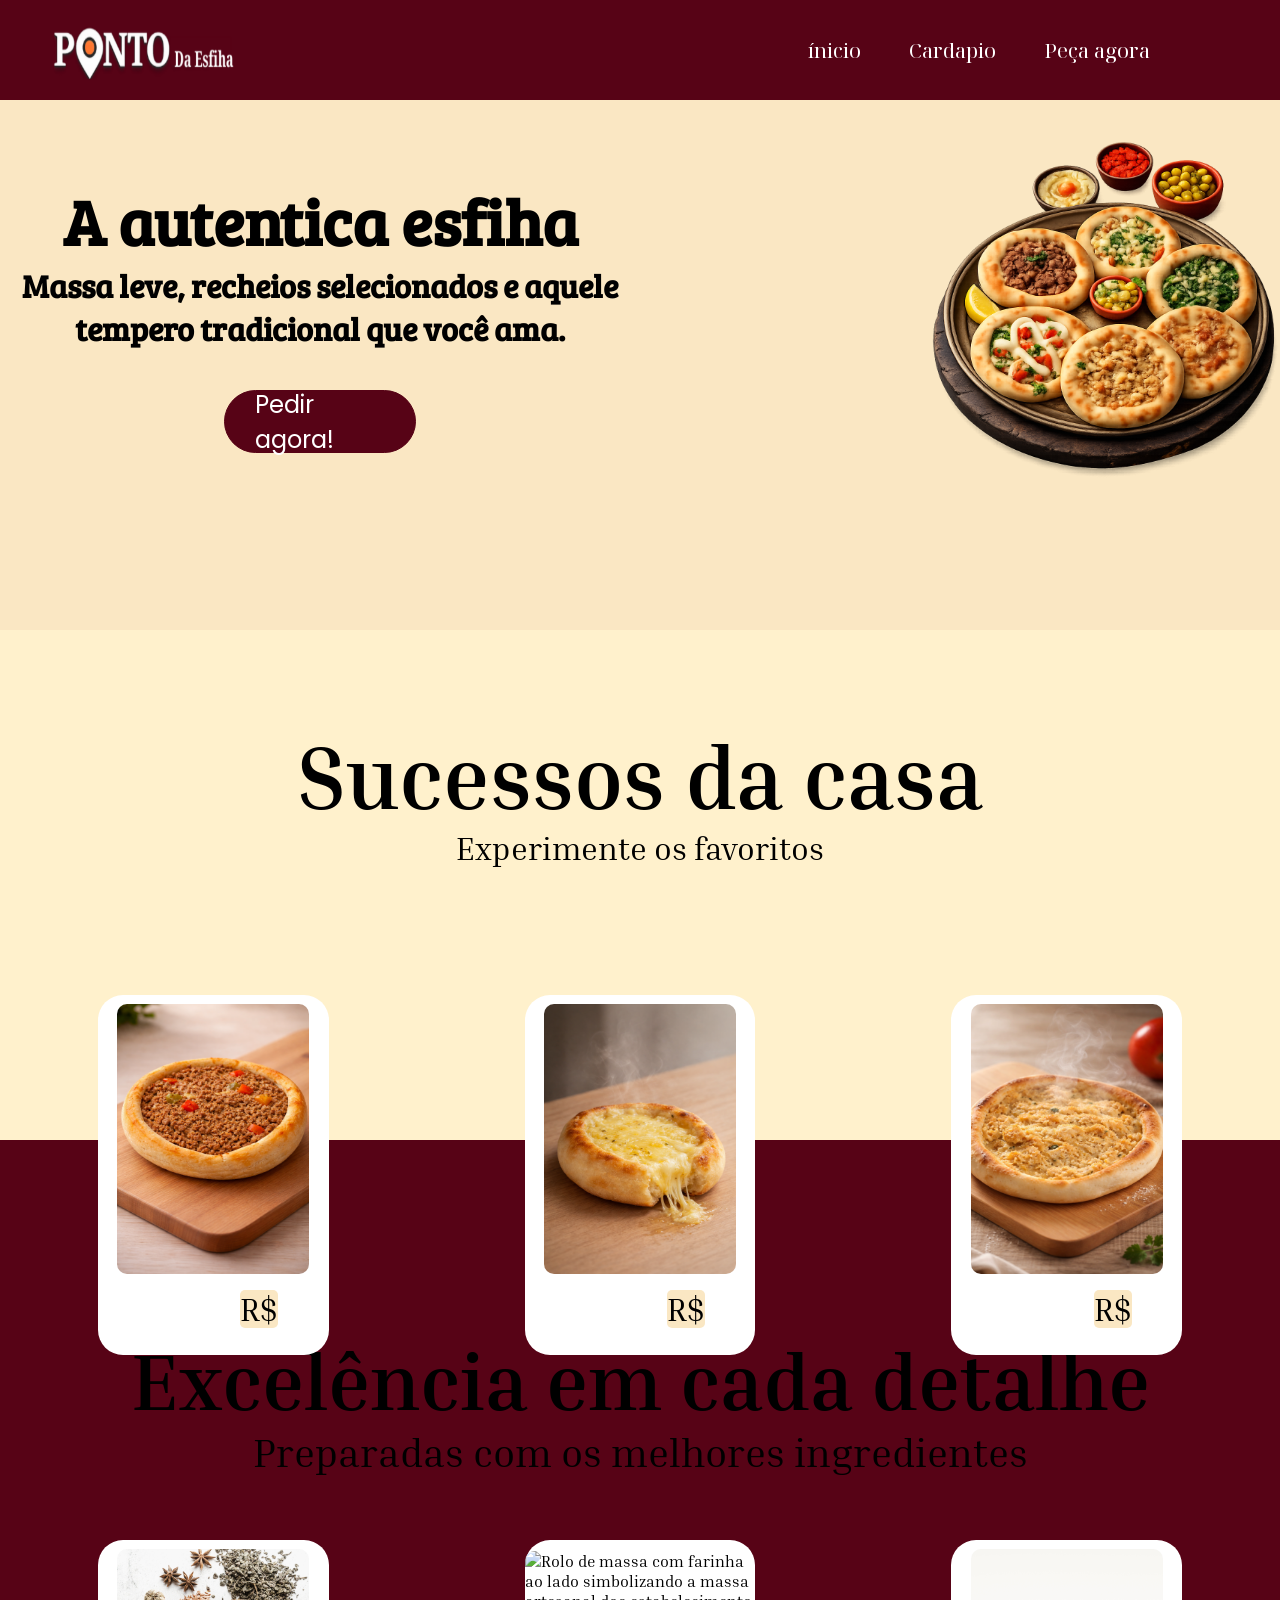
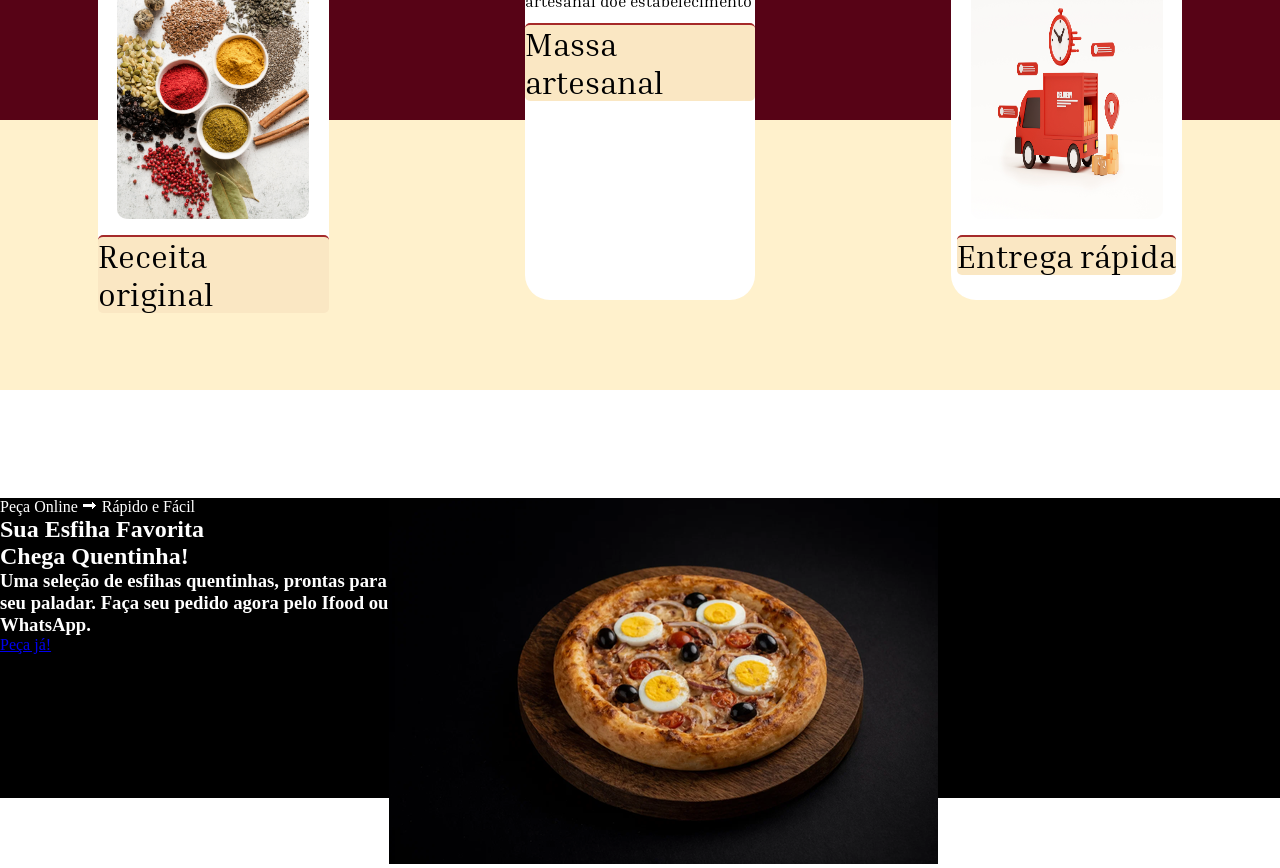
==== Ponto da esfiha/index.html @ d5b5d469 "Add files via upload" ====
<!DOCTYPE html>
<html lang="pt-br">

<head>
    <meta charset="UTF-8">
    <meta name="viewport" content="width=device-width, initial-scale=1.0">
    <title>Ponto da esfiha</title>
    <link rel="stylesheet" href="styles.css">
</head>

<body>

    <nav>

        <!-- logo -->
        <div class="parte-cima">
            <div class="logo">
                <img src="img/logo.png" alt="logo do site">
            </div>

            <!-- navegação-->
            <div class="navegaçao links-brancos">
                <div class="nav-inicio">
                    <a href="#">ínicio</a>
                </div>
                <div class="nav-cardapio">
                    <a href="#">Cardapio</a>
                </div>
                <div class="nav-contatos">
                    <a href="#">Peça agora</a>
                </div>
            </div>
        </div>
    </nav>
    <header>
        <div class="apresentaçao-1">
            <div class="apresentaçao-1-filho-1">
                <h1>A autentica esfiha </h1>
                <h2>Massa leve, recheios selecionados e aquele <br> tempero tradicional que você ama.</h2>
            </div>
            <div class="apresentaçao-1-filho-2 links-brancos">
                <a href="#">Pedir agora!</a>
            </div>
        </div>
        <div class="apresentaçao-2">
            <img src="img/pizza-apresentação.png" alt="Imagem ilustrativa de uma prato com pizzas em cima para apresentação dos
                 produtos">
        </div>
    </header>


    <!-- MAIN -->


    <main>
        <section class="melhores-pratos">
            <div class="inicio-melhores-pratos">
                <h2>Sucessos da casa</h2>
                <p>Experimente os favoritos</p>
            </div>
            <div class="fotos-esfihas">
                <div class="esfiha">
                    <div>
                        <img src="img/esfiha-de-carne.png" alt="imagem de pizza para apresentação de produtos">
                    </div>

                    <div class="valores-esfiha">
                        <p>R$</p>
                    </div>
                </div>
                <div class="esfiha">
                    <div>
                        <img src="img/esfiha-de-queijo.png" alt="imagem de pizza para apresentação de produtos">
                    </div>
                    <div class="valores-esfiha">
                        <p>R$</p>
                    </div>
                </div>
                <div class="esfiha">
                    <div>
                        <img src="img/esfiha-de-frango.png" alt="imagem de pizza para apresentação de produtos">
                    </div>
                    <div class="valores-esfiha">
                        <p>R$</p>
                    </div>
                </div>
            </div>
            <div class="qualidade">
                <div class="inicio-qualidade">
                    <h2>Excelência em cada detalhe</h2>
                    <p>Preparadas com os melhores ingredientes</p>
                </div>
                <div class="fotos-qualidade">
                    <div class="fotos-qualidade-filho">
                        <div>
                            <img src="img/temperos.jpg" alt="Temperos simbolizando a originalidade dos produtos">
                        </div>

                        <div class="descriçao-qualidade">
                            <p>Receita original</p>
                        </div>
                    </div>
                    <div class="fotos-qualidade-filho">
                        <div>
                            <img src="img/rolo-de-massa.jpg"
                                alt="Rolo de massa com farinha ao lado simbolizando a massa artesanal doe estabelecimento">
                        </div>
                        <div class="descriçao-qualidade">
                            <p>Massa artesanal</p>
                        </div>
                    </div>
                    <div class="fotos-qualidade-filho">
                        <div>
                            <img src="img/entrega-rapida.jpg"
                                alt="Caminhao de entregas simbolizando a entrega rápida do estabelecimento">
                        </div>
                        <div class="descriçao-qualidade">
                            <p>Entrega rápida</p>
                        </div>
                    </div>
                </div>
                <div class="final-section">
            <!-- section apenas para preencher conteúdo -->
                </div>
        </section>
        <article class="peça-ja">
            <div class="peça-ja-filho1">
                <p>Peça Online ⮕ Rápido e Fácil</p>
                <h2>Sua Esfiha Favorita <br> Chega Quentinha!</h2>
                <h3>Uma seleção de esfihas quentinhas, prontas para <br>
                    seu paladar. Faça seu pedido agora pelo Ifood ou <br>
                    WhatsApp.</h3>

                    <a href="#">Peça já!</a>
            </div>
            <div class="imagem-peça-ja">
                <img src="img/peça-já.png" alt="">
            </div>
        </article>
    </main>
</body>

</html>
---- Ponto da esfiha/styles.css ----
@import url("https://fonts.googleapis.com/css2?family=Bree+Serif&family=Inria+Serif:ital,wght@0,300;0,400;0,700;1,300;1,400;1,700&family=Noto+Serif+Display:ital,wght@0,100..900;1,100..900&family=Poppins:ital,wght@0,100;0,200;0,300;0,400;0,500;0,600;0,700;0,800;0,900;1,100;1,200;1,300;1,400;1,500;1,600;1,700;1,800;1,900&display=swap");
* {
  margin: 0;
  padding: 0;
  box-sizing: border-box;
}

/* variáveis */

:root {
  /* cores */
  --cor-principal: #570316;
  --cor-de-fundo: #fff1cc;
  --cor-3: #fae7c3;

  /* fontes */

  --fonte-1: "Noto Serif Display", serif;
  --fonte-2: "Bree Serif", serif;
  --fonte-3: "Poppins", sans-serif;
  --fonte-4: "Inria Serif", serif;
}

/* estilos para diversos */

.links-brancos a {
  color: white;
  text-decoration: none;
}
.links-brancos a:hover {
  border-bottom: 2px solid #ff751f;
}

nav {
  background-color: var(--cor-principal);
  height: 100px;
  display: flex;
  flex-flow: row;
  position: fixed;
  z-index: 100;
  width: 100%;
}

.parte-cima {
  display: flex;
  flex-direction: row;
  font-family: var(--fonte-1);
}
.logo {
  /* border: 1px solid blue; */
  width: 60vw;
  height: 100%;
  display: flex;
  justify-content: flex-start;
  align-items: center;
}

.logo img {
  width: 15vw;
  height: 10vh;
  margin-left: 48px;
}

/* navegaçao */

.navegaçao {
  display: flex;
  flex-direction: row;
  gap: 48px;
  margin-left: 40px;
  font-size: 1.3rem;
}

.nav-inicio {
  display: flex;
  /* border: 1px solid red; */
  align-items: center;
  justify-content: center;
}

.nav-cardapio {
  display: flex;
  /* border: 1px solid red; */
  align-items: center;
  justify-content: center;
}

.nav-contatos {
  display: flex;
  /* border: 1px solid red; */
  align-items: center;
  justify-content: center;
}

/* Header */

header {
  background-color: var(--cor-3);
  height: 70vh;
  display: flex;
  flex-flow: row;
  flex-direction: row;
}

/* Parte do texto e direcionamento para cardápio  */

.apresentaçao-1 {
  /* border: 1px solid brown; */
  display: flex;
  align-items: center;
  justify-content: center;
  flex-direction: column;
  width: 50vw;
}

.apresentaçao-1-filho-1 h1 {
  font-family: var(--fonte-2);
  font-size: 4rem;
  text-align: center;
}

.apresentaçao-1-filho-1 h2 {
  font-family: var(--fonte-2);
  font-size: 2rem;
  text-align: center;
}

.apresentaçao-1-filho-2 {
  font-family: var(--fonte-3);
  font-size: 1.5rem;
  border: 1px solid var(--cor-principal);
  background-color: var(--cor-principal);
  border-radius: 40px;
  width: 15vw;
  height: 7vh;
  display: flex;
  align-items: center;
  justify-content: center;
  margin-top: 40px;
}
.apresentaçao-1-filho-2 a {
  padding-left: 30px;
  padding-right: 30px;
}

/* Parte da imagem da apresentação */

.apresentaçao-2 {
  /* border: 1px solid black; */
  display: flex;
  justify-content: flex-end;
  align-items: center;
  width: 50vw;
}
.apresentaçao-2 img {
  width: 30vw;
  height: 60vh;
  margin-top: 5%;
}

/* MAIN */

.melhores-pratos {
  font-family: var(--fonte-4);
  background-color: var(--cor-de-fundo);
  display: flex;
  justify-content: center;
  align-items: center;
  flex-direction: column;
  height: 140vh;
}
.inicio-melhores-pratos {
  text-align: center;
  margin-top: 15%;
}
.inicio-melhores-pratos h2 {
  font-size: 5.5rem;
}

.inicio-melhores-pratos p {
  font-size: 2rem;
}

/* fotos das esfihas */

.fotos-esfihas {
  display: flex;
  justify-content: space-around;
  width: 100%;
  height: 5vh;
  margin-top: 10%;
}

.esfiha {
  height: 40vh;
  width: 18vw;
  background-color: white;
  margin-bottom: 30px;
  border-radius: 25px;
  display: flex;
  display: flex;
  flex-direction: column;
  align-items: center;
  z-index: 1;
}

.esfiha img {
  width: 15vw;
  height: 30vh;
  border-radius: 10px;
  margin-top: 5%;
}

.valores-esfiha {
  margin-top: 5%;
  font-size: 2rem;
  background-color: var(--cor-3);
  border-radius: 5px;
  margin-left: 40%;
}

/* Segunda parte da section */

.qualidade {
  z-index: 0;
  margin-top: 100px;
  width: 100%;
  background-color: var(--cor-principal);
  display: flex;
  flex-direction: column;
}

.inicio-qualidade {
  /* border: 1px solid black; */
  text-align: center;
  margin-top: 15%;
}
.inicio-qualidade h2 {
  font-size: 5rem;
}

.inicio-qualidade p {
  font-size: 2.5rem;
}
/* Fotos qualidade */

.fotos-qualidade {
  display: flex;
  justify-content: space-around;
  width: 100%;
  height: 20vh;
  margin-top: 5%;
}

.fotos-qualidade-filho {
  height: 40vh;
  width: 18vw;
  background-color: white;
  margin-bottom: 30px;
  border-radius: 25px;
  display: flex;
  display: flex;
  flex-direction: column;
  align-items: center;
  z-index: 1;
}

.fotos-qualidade-filho img {
  width: 15vw;
  height: 30vh;
  border-radius: 10px;
  margin-top: 5%;
}

.descriçao-qualidade {
  margin-top: 5%;
  font-size: 2rem;
  background-color: var(--cor-3);
  border-radius: 5px;
  border-top: 2px solid brown;
}

/* Final da sessão */

.final-section {
  height: 30vh;
  background-color: var(--cor-de-fundo);
}

/* Aqui parte dos pedidos */

.peça-ja{
  height: 300px;
  display: flex;
  flex-direction: row;
  margin-top: 13rem;
  background-color: black;
  color: white;

}
.peça-ja-flho1{
color: white;
}
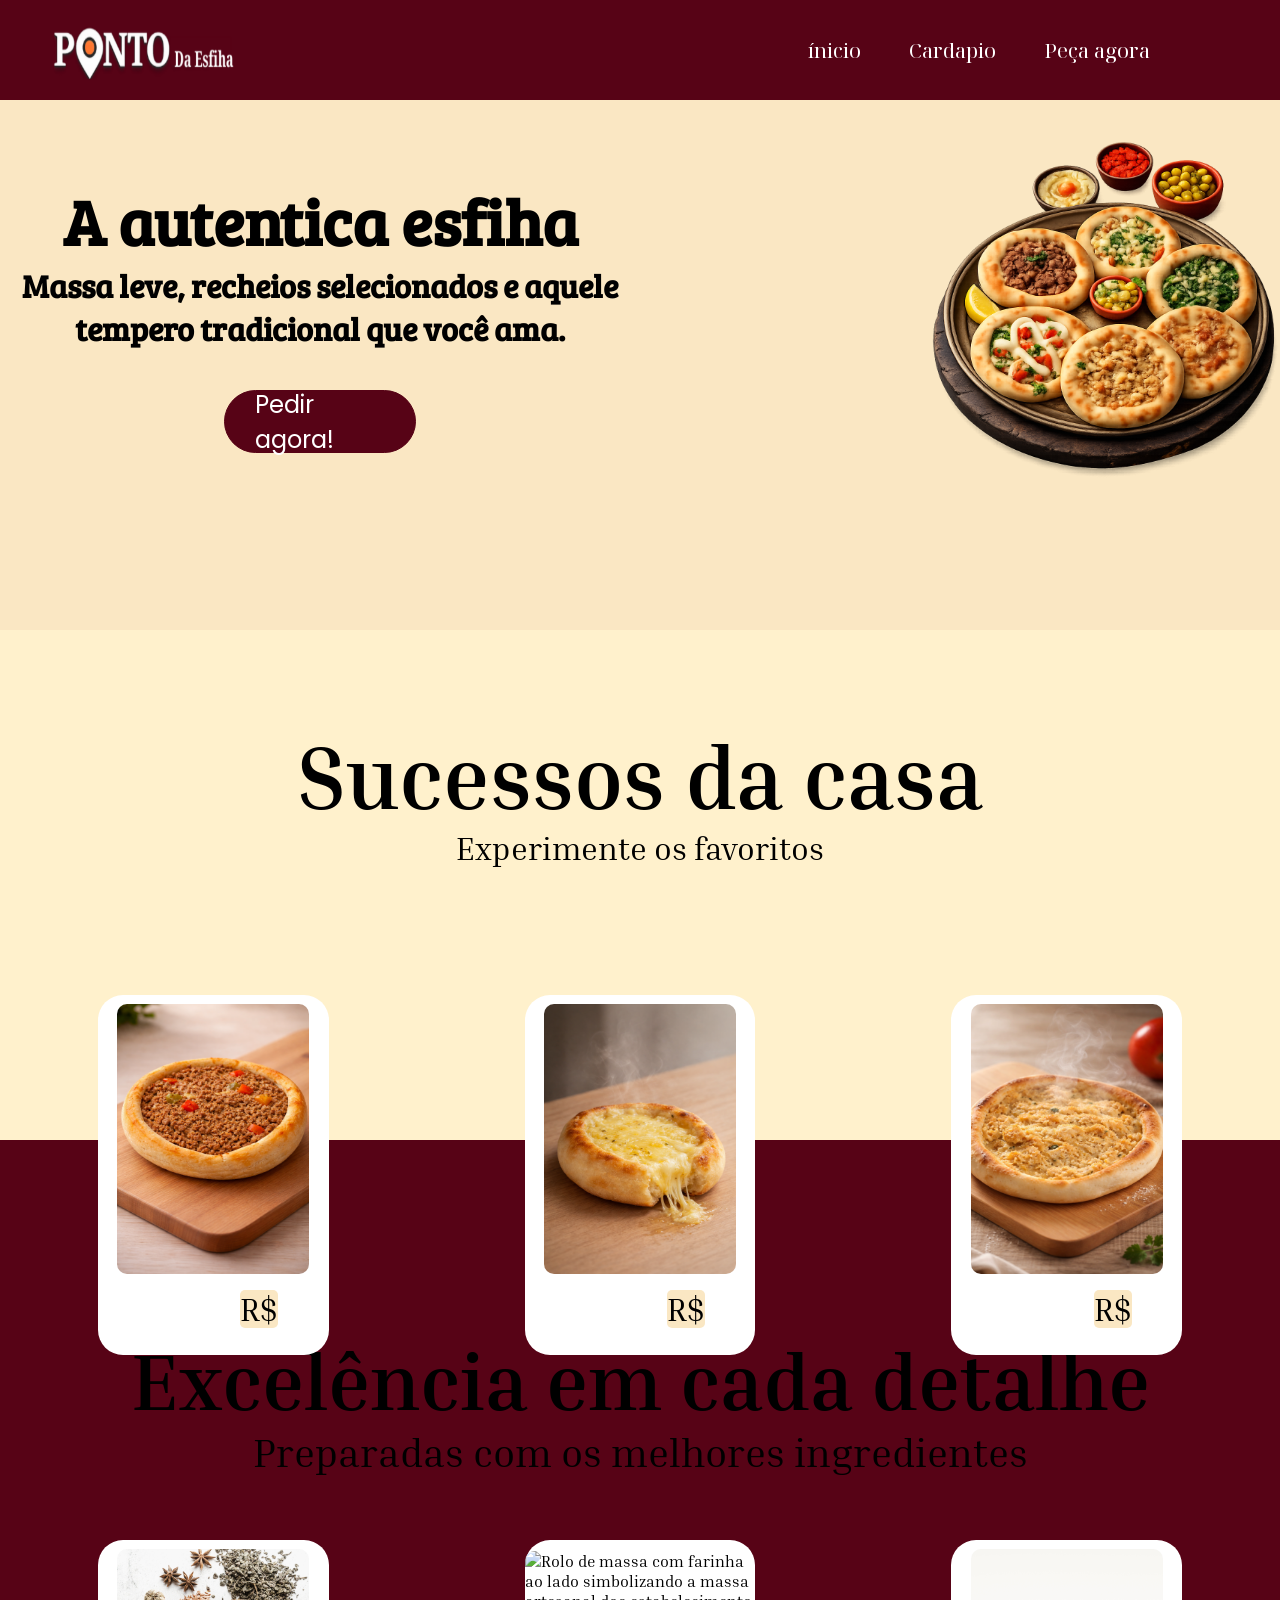
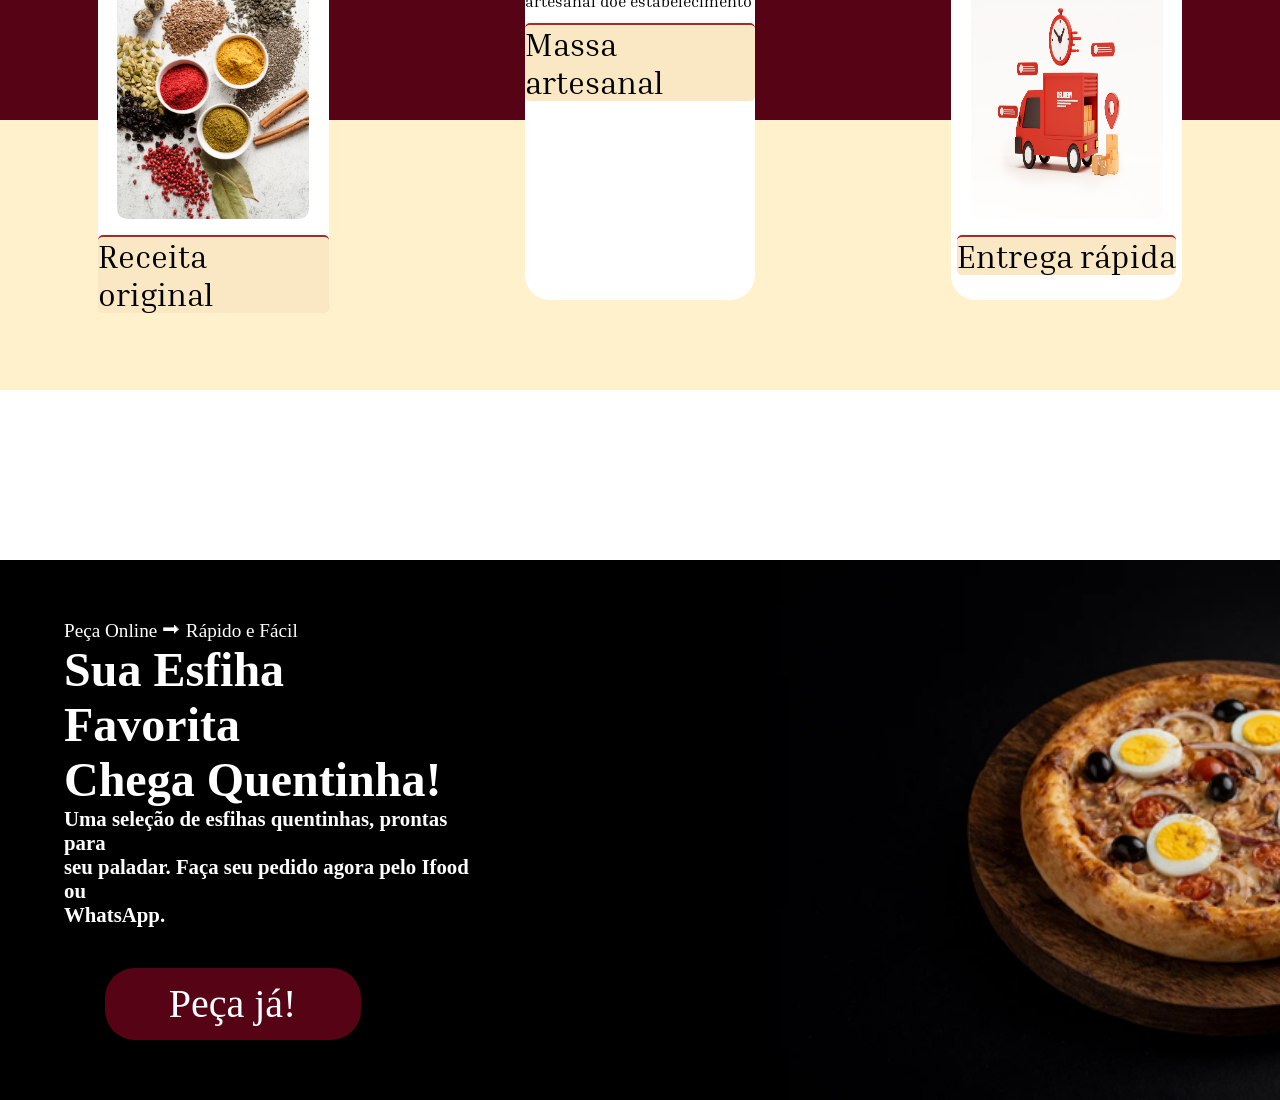
==== commit 3dbcbb89: "Add files via upload" ====
--- a/Ponto da esfiha/index.html
+++ b/Ponto da esfiha/index.html
@@ -124,7 +124,7 @@
                 </div>
         </section>
         <article class="peça-ja">
-            <div class="peça-ja-filho1">
+            <div class="peça-ja-filho1 links-brancos">
                 <p>Peça Online ⮕ Rápido e Fácil</p>
                 <h2>Sua Esfiha Favorita <br> Chega Quentinha!</h2>
                 <h3>Uma seleção de esfihas quentinhas, prontas para <br>
@@ -134,9 +134,12 @@
                     <a href="#">Peça já!</a>
             </div>
             <div class="imagem-peça-ja">
-                <img src="img/peça-já.png" alt="">
+                <img src="img/peça-já.png" alt="Imagem de pizza com fundo preto">
             </div>
         </article>
+
+    <!-- Horário de funcionamento -->
+    
     </main>
 </body>
 
--- a/Ponto da esfiha/styles.css
+++ b/Ponto da esfiha/styles.css
@@ -290,14 +290,59 @@
 /* Aqui parte dos pedidos */
 
 .peça-ja{
-  height: 300px;
+  height: 60vh;
   display: flex;
   flex-direction: row;
-  margin-top: 13rem;
+  margin-top: 30vh;
   background-color: black;
   color: white;
 
 }
-.peça-ja-flho1{
+.peça-ja-filho1{
 color: white;
-}+display: flex;
+flex-direction: column;
+justify-content: center;
+margin-left: 5%;
+}
+
+.peça-ja-filho1 p{
+  font-size: 1.2rem;
+
+}
+
+.peça-ja-filho1 h2{
+  font-size: 3rem;
+
+}
+
+.peça-ja-filho1 h3{
+  font-size: 1.3rem;
+
+}
+
+.peça-ja-filho1 a{
+margin-top: 10%;
+margin-left: 10%;
+height: 8vh;
+width: 20vw;
+background-color: var(--cor-principal);
+border-radius: 30px;
+font-size: 2.5rem;
+color: white;
+display: flex;
+align-items: center;
+justify-content: center;
+
+
+}
+
+.imagem-peça-ja{
+  display: flex;
+ 
+  height: 49vh;
+}
+.imagem-peça-ja img{
+  height: 60vh;
+  margin-left: 38%;
+}
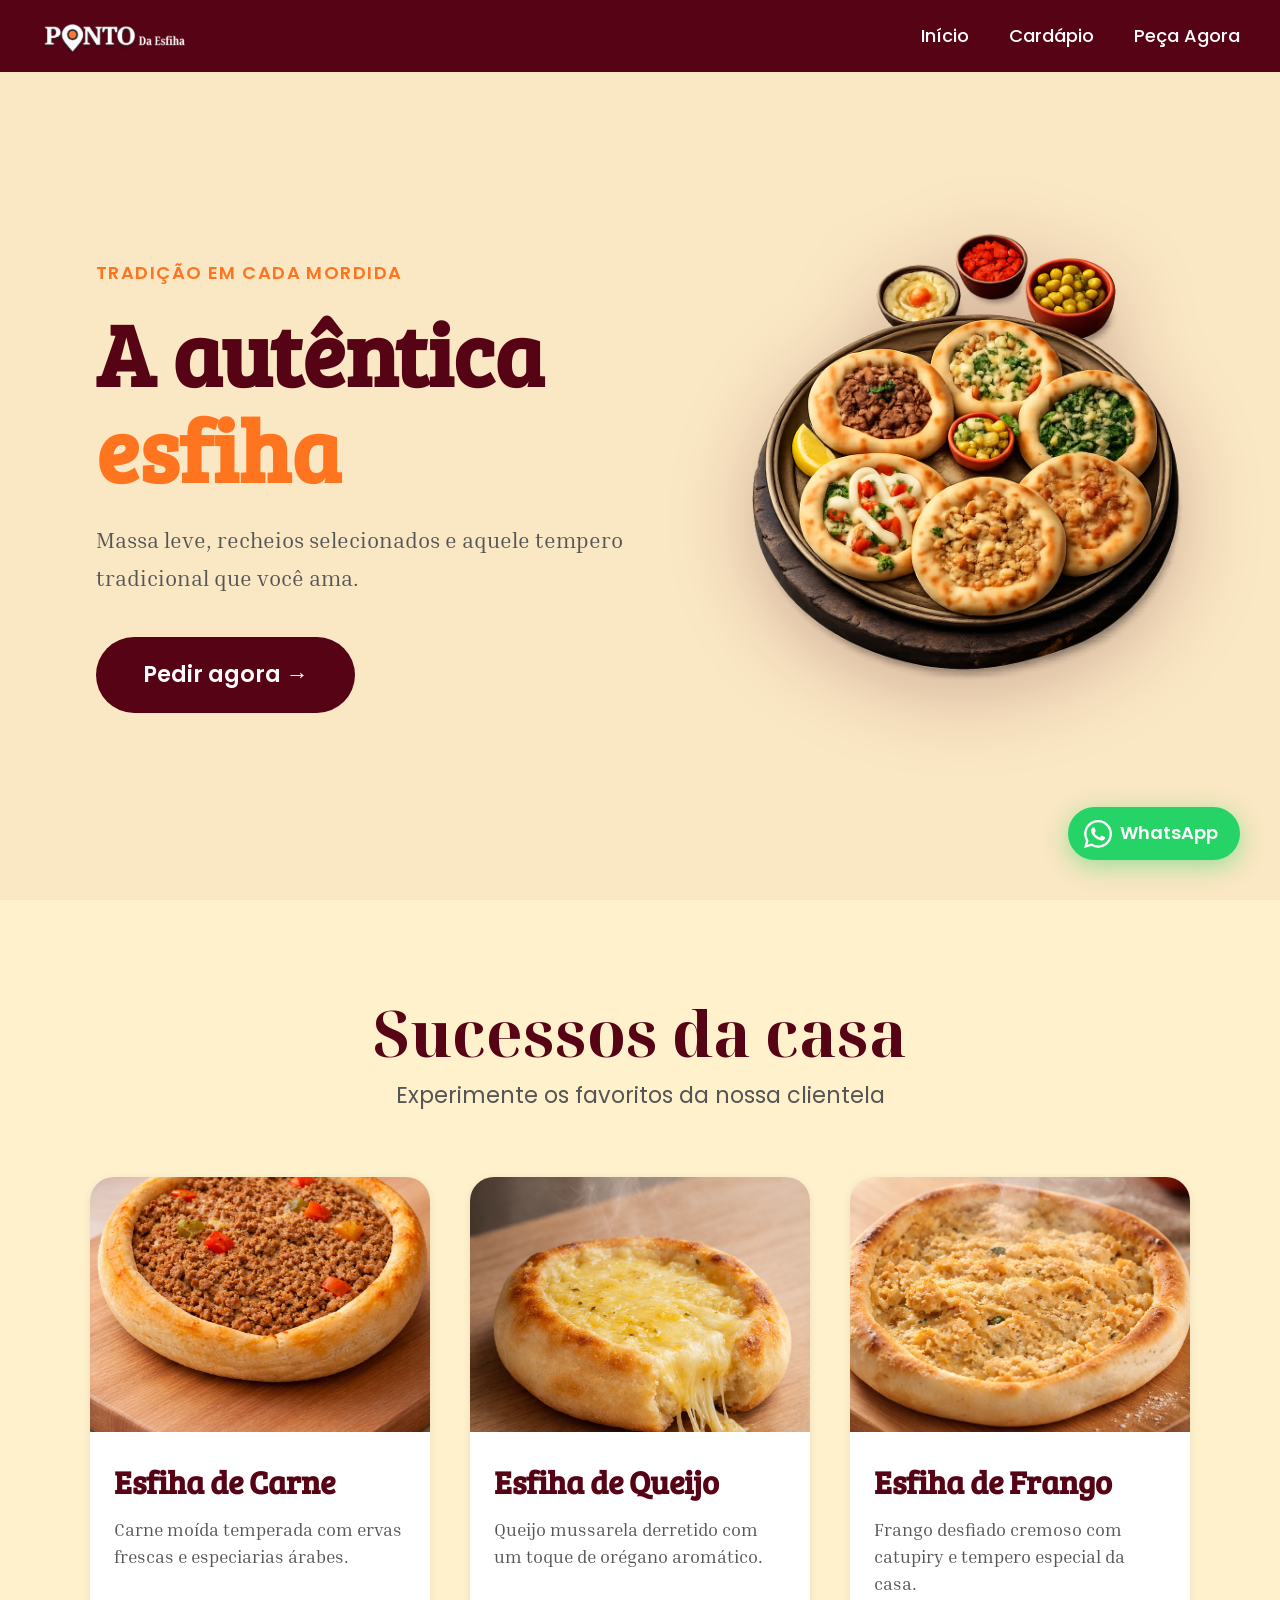
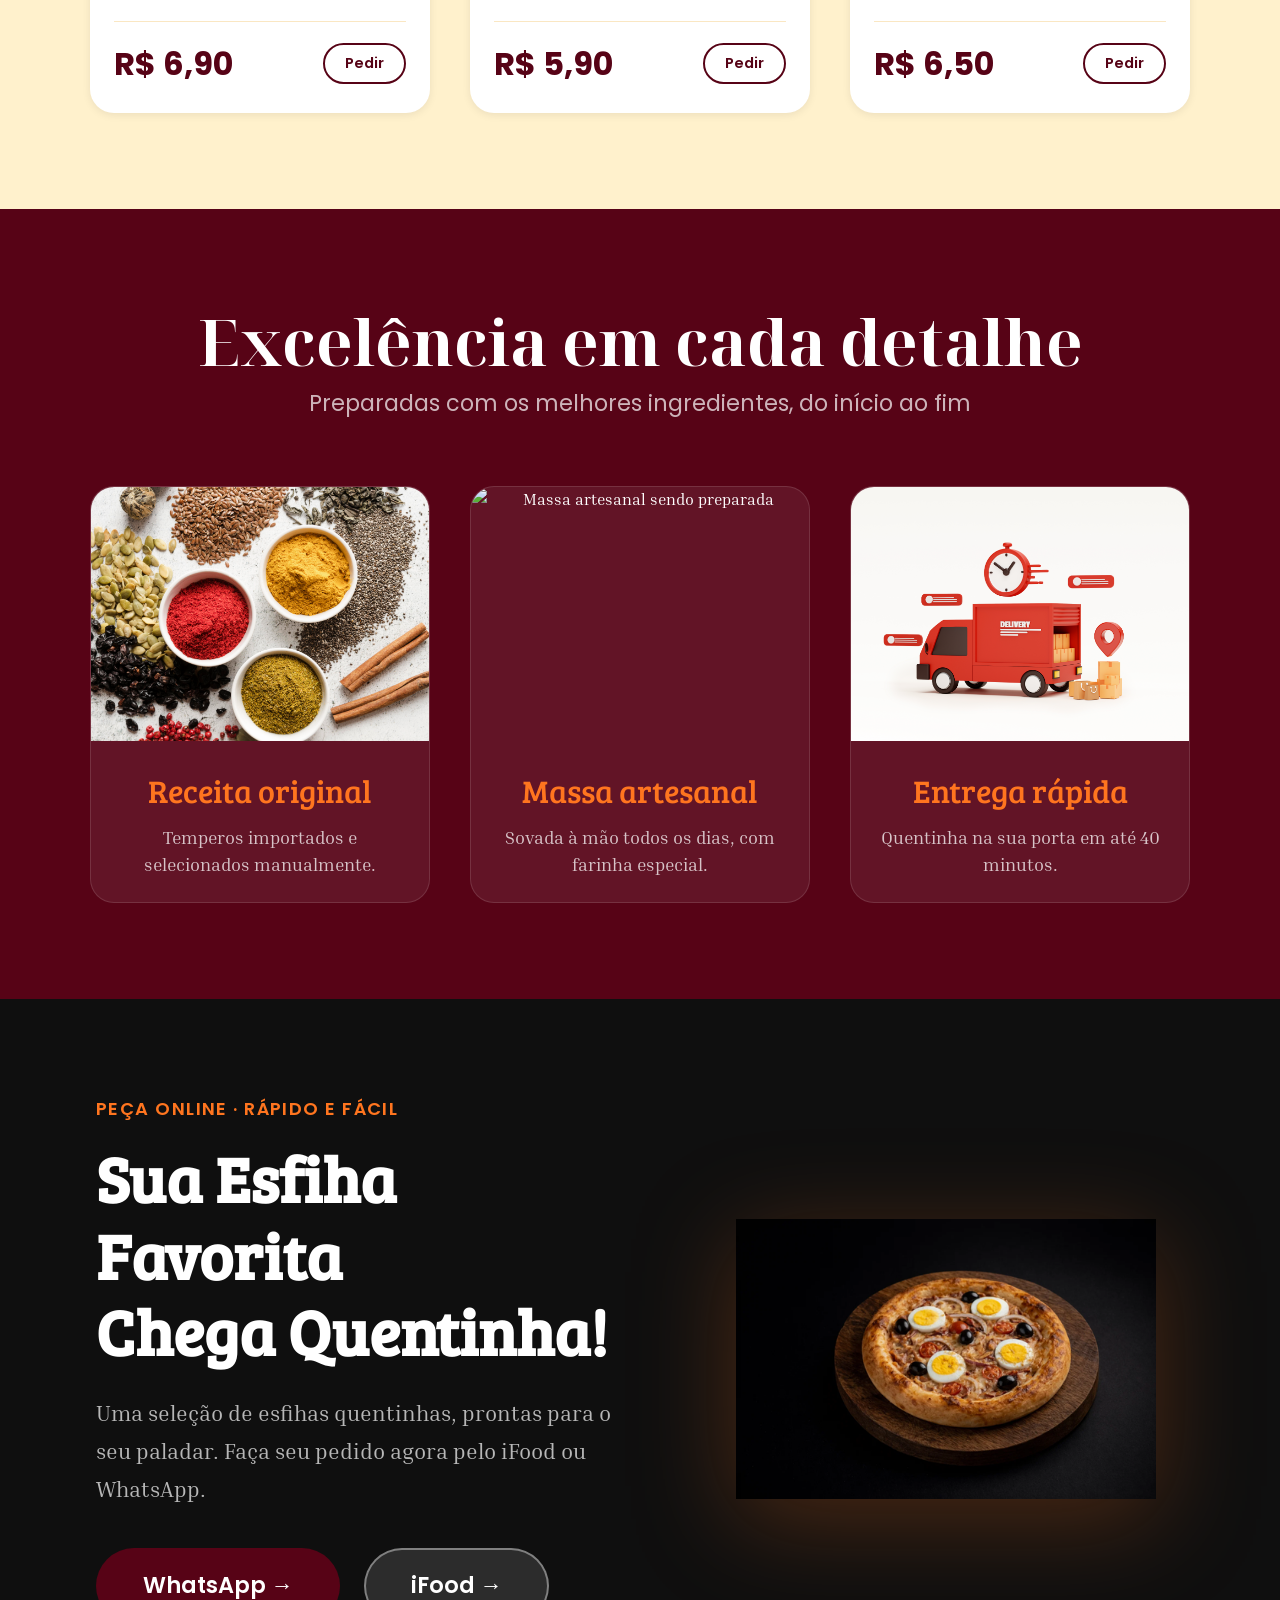
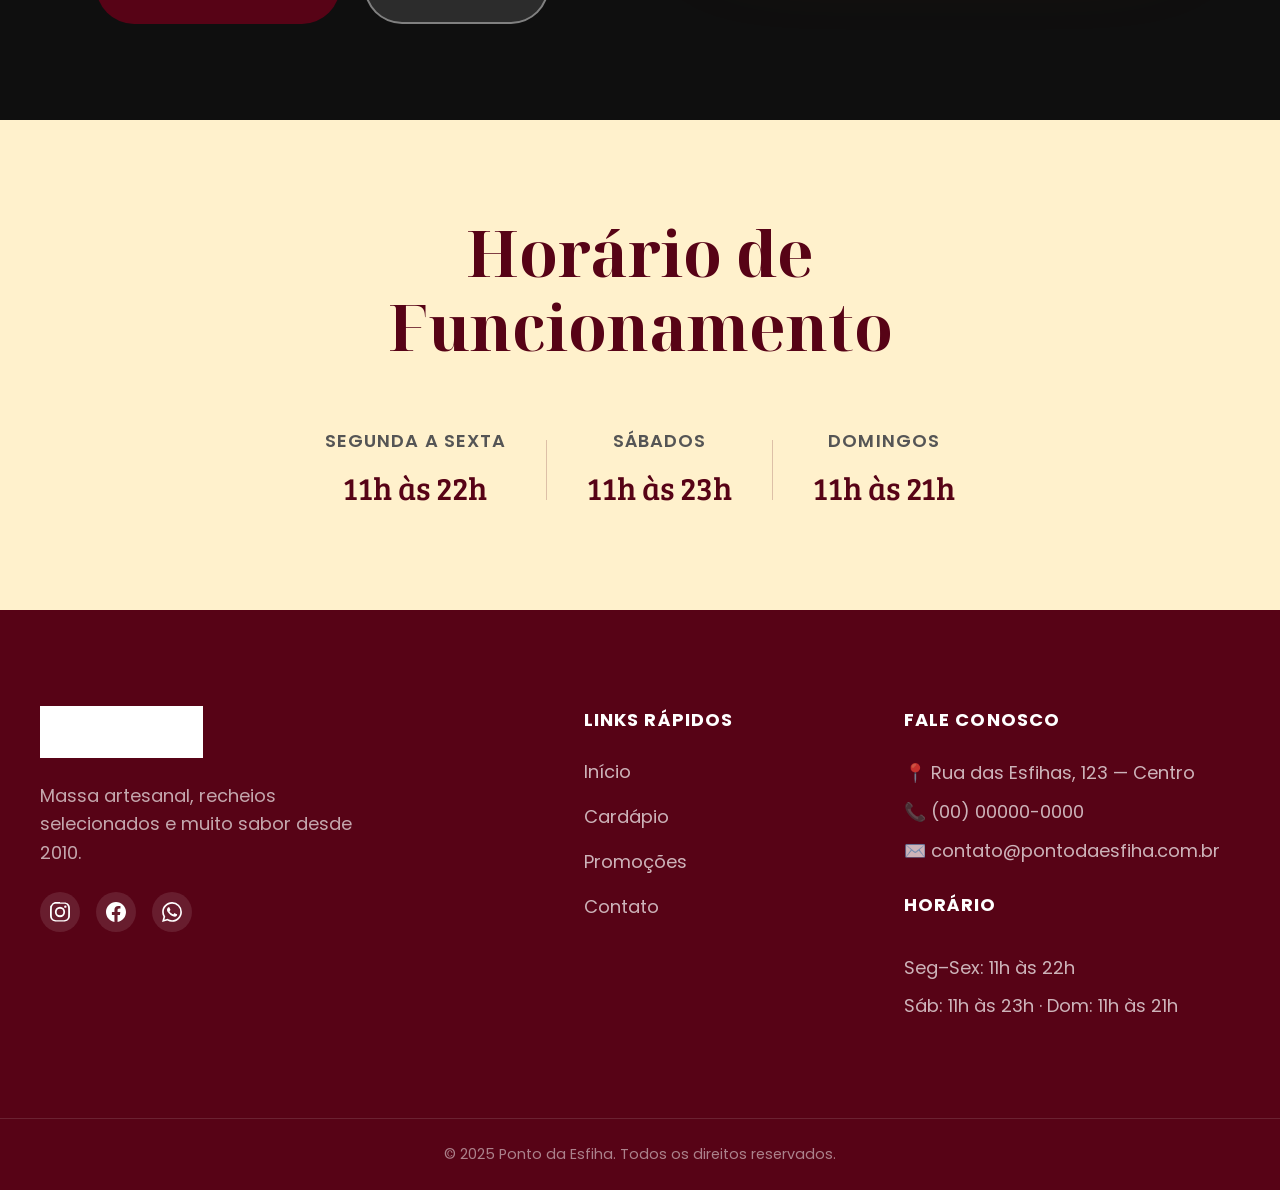
==== commit 6b9e330e: "Add files via upload" ====
--- a/Ponto da esfiha/index.html
+++ b/Ponto da esfiha/index.html
@@ -2,145 +2,269 @@
 <html lang="pt-br">
 
 <head>
-    <meta charset="UTF-8">
-    <meta name="viewport" content="width=device-width, initial-scale=1.0">
-    <title>Ponto da esfiha</title>
-    <link rel="stylesheet" href="styles.css">
+  <meta charset="UTF-8" />
+  <meta name="viewport" content="width=device-width, initial-scale=1.0" />
+  <title>Ponto da Esfiha</title>
+  <link rel="stylesheet" href="styles.css" />
+  <link rel="stylesheet" href="responsive.css" />
 </head>
 
 <body>
 
-    <nav>
-
-        <!-- logo -->
-        <div class="parte-cima">
-            <div class="logo">
-                <img src="img/logo.png" alt="logo do site">
+  <!-- ========== NAVBAR ========== -->
+  <nav class="navbar" id="navbar">
+    <div class="navbar__inner">
+      <a href="#" class="navbar__logo" aria-label="Ponto da Esfiha - Página inicial">
+        <img src="img/logo.png" alt="Logo Ponto da Esfiha" />
+      </a>
+
+      <button class="navbar__hamburger" id="hamburger" aria-label="Abrir menu" aria-expanded="false" aria-controls="nav-menu">
+        <span></span>
+        <span></span>
+        <span></span>
+      </button>
+
+      <ul class="navbar__menu" id="nav-menu" role="list">
+        <li><a href="#" class="navbar__link">Início</a></li>
+        <li><a href="#cardapio" class="navbar__link">Cardápio</a></li>
+        <li><a href="#peca-ja" class="navbar__link">Peça Agora</a></li>
+      </ul>
+    </div>
+  </nav>
+
+  <!-- ========== HERO ========== -->
+  <header class="hero" id="inicio">
+    <div class="hero__content">
+      <p class="hero__eyebrow">Tradição em cada mordida</p>
+      <h1 class="hero__title">A autêntica<br /><span>esfiha</span></h1>
+      <p class="hero__subtitle">Massa leve, recheios selecionados e aquele tempero tradicional que você ama.</p>
+      <a href="#peca-ja" class="btn btn--primary">Pedir agora →</a>
+    </div>
+    <div class="hero__image" aria-hidden="true">
+      <img src="img/pizza-apresentação.png" alt="Prato com esfihas variadas" />
+    </div>
+  </header>
+
+  <!-- ========== MAIN ========== -->
+  <main>
+
+    <!-- CARDS DE ESFIHAS -->
+    <section class="section products" id="cardapio">
+      <div class="section__header">
+        <h2 class="section__title">Sucessos da casa</h2>
+        <p class="section__subtitle">Experimente os favoritos da nossa clientela</p>
+      </div>
+
+      <div class="products__grid">
+
+        <article class="card">
+          <div class="card__image-wrap">
+            <img src="img/esfiha-de-carne.png" alt="Esfiha de carne" class="card__image" />
+          </div>
+          <div class="card__body">
+            <h3 class="card__name">Esfiha de Carne</h3>
+            <p class="card__desc">Carne moída temperada com ervas frescas e especiarias árabes.</p>
+            <div class="card__footer">
+              <span class="card__price">R$ 6,90</span>
+              <a href="#peca-ja" class="btn btn--outline btn--sm">Pedir</a>
             </div>
-
-            <!-- navegação-->
-            <div class="navegaçao links-brancos">
-                <div class="nav-inicio">
-                    <a href="#">ínicio</a>
-                </div>
-                <div class="nav-cardapio">
-                    <a href="#">Cardapio</a>
-                </div>
-                <div class="nav-contatos">
-                    <a href="#">Peça agora</a>
-                </div>
+          </div>
+        </article>
+
+        <article class="card">
+          <div class="card__image-wrap">
+            <img src="img/esfiha-de-queijo.png" alt="Esfiha de queijo" class="card__image" />
+          </div>
+          <div class="card__body">
+            <h3 class="card__name">Esfiha de Queijo</h3>
+            <p class="card__desc">Queijo mussarela derretido com um toque de orégano aromático.</p>
+            <div class="card__footer">
+              <span class="card__price">R$ 5,90</span>
+              <a href="#peca-ja" class="btn btn--outline btn--sm">Pedir</a>
             </div>
-        </div>
-    </nav>
-    <header>
-        <div class="apresentaçao-1">
-            <div class="apresentaçao-1-filho-1">
-                <h1>A autentica esfiha </h1>
-                <h2>Massa leve, recheios selecionados e aquele <br> tempero tradicional que você ama.</h2>
+          </div>
+        </article>
+
+        <article class="card">
+          <div class="card__image-wrap">
+            <img src="img/esfiha-de-frango.png" alt="Esfiha de frango" class="card__image" />
+          </div>
+          <div class="card__body">
+            <h3 class="card__name">Esfiha de Frango</h3>
+            <p class="card__desc">Frango desfiado cremoso com catupiry e tempero especial da casa.</p>
+            <div class="card__footer">
+              <span class="card__price">R$ 6,50</span>
+              <a href="#peca-ja" class="btn btn--outline btn--sm">Pedir</a>
             </div>
-            <div class="apresentaçao-1-filho-2 links-brancos">
-                <a href="#">Pedir agora!</a>
-            </div>
-        </div>
-        <div class="apresentaçao-2">
-            <img src="img/pizza-apresentação.png" alt="Imagem ilustrativa de uma prato com pizzas em cima para apresentação dos
-                 produtos">
-        </div>
-    </header>
-
-
-    <!-- MAIN -->
-
-
-    <main>
-        <section class="melhores-pratos">
-            <div class="inicio-melhores-pratos">
-                <h2>Sucessos da casa</h2>
-                <p>Experimente os favoritos</p>
-            </div>
-            <div class="fotos-esfihas">
-                <div class="esfiha">
-                    <div>
-                        <img src="img/esfiha-de-carne.png" alt="imagem de pizza para apresentação de produtos">
-                    </div>
-
-                    <div class="valores-esfiha">
-                        <p>R$</p>
-                    </div>
-                </div>
-                <div class="esfiha">
-                    <div>
-                        <img src="img/esfiha-de-queijo.png" alt="imagem de pizza para apresentação de produtos">
-                    </div>
-                    <div class="valores-esfiha">
-                        <p>R$</p>
-                    </div>
-                </div>
-                <div class="esfiha">
-                    <div>
-                        <img src="img/esfiha-de-frango.png" alt="imagem de pizza para apresentação de produtos">
-                    </div>
-                    <div class="valores-esfiha">
-                        <p>R$</p>
-                    </div>
-                </div>
-            </div>
-            <div class="qualidade">
-                <div class="inicio-qualidade">
-                    <h2>Excelência em cada detalhe</h2>
-                    <p>Preparadas com os melhores ingredientes</p>
-                </div>
-                <div class="fotos-qualidade">
-                    <div class="fotos-qualidade-filho">
-                        <div>
-                            <img src="img/temperos.jpg" alt="Temperos simbolizando a originalidade dos produtos">
-                        </div>
-
-                        <div class="descriçao-qualidade">
-                            <p>Receita original</p>
-                        </div>
-                    </div>
-                    <div class="fotos-qualidade-filho">
-                        <div>
-                            <img src="img/rolo-de-massa.jpg"
-                                alt="Rolo de massa com farinha ao lado simbolizando a massa artesanal doe estabelecimento">
-                        </div>
-                        <div class="descriçao-qualidade">
-                            <p>Massa artesanal</p>
-                        </div>
-                    </div>
-                    <div class="fotos-qualidade-filho">
-                        <div>
-                            <img src="img/entrega-rapida.jpg"
-                                alt="Caminhao de entregas simbolizando a entrega rápida do estabelecimento">
-                        </div>
-                        <div class="descriçao-qualidade">
-                            <p>Entrega rápida</p>
-                        </div>
-                    </div>
-                </div>
-                <div class="final-section">
-            <!-- section apenas para preencher conteúdo -->
-                </div>
-        </section>
-        <article class="peça-ja">
-            <div class="peça-ja-filho1 links-brancos">
-                <p>Peça Online ⮕ Rápido e Fácil</p>
-                <h2>Sua Esfiha Favorita <br> Chega Quentinha!</h2>
-                <h3>Uma seleção de esfihas quentinhas, prontas para <br>
-                    seu paladar. Faça seu pedido agora pelo Ifood ou <br>
-                    WhatsApp.</h3>
-
-                    <a href="#">Peça já!</a>
-            </div>
-            <div class="imagem-peça-ja">
-                <img src="img/peça-já.png" alt="Imagem de pizza com fundo preto">
-            </div>
+          </div>
         </article>
 
-    <!-- Horário de funcionamento -->
-    
-    </main>
+      </div>
+    </section>
+
+    <!-- SEÇÃO QUALIDADE -->
+    <section class="section quality">
+      <div class="section__header quality__header">
+        <h2 class="section__title">Excelência em cada detalhe</h2>
+        <p class="section__subtitle">Preparadas com os melhores ingredientes, do início ao fim</p>
+      </div>
+
+      <div class="quality__grid">
+
+        <div class="quality-card">
+          <div class="quality-card__image-wrap">
+            <img src="img/temperos.jpg" alt="Temperos naturais" />
+          </div>
+          <p class="quality-card__label">Receita original</p>
+          <p class="quality-card__desc">Temperos importados e selecionados manualmente.</p>
+        </div>
+
+        <div class="quality-card">
+          <div class="quality-card__image-wrap">
+            <img src="img/rolo-de-massa.jpg" alt="Massa artesanal sendo preparada" />
+          </div>
+          <p class="quality-card__label">Massa artesanal</p>
+          <p class="quality-card__desc">Sovada à mão todos os dias, com farinha especial.</p>
+        </div>
+
+        <div class="quality-card">
+          <div class="quality-card__image-wrap">
+            <img src="img/entrega-rapida.jpg" alt="Entrega rápida" />
+          </div>
+          <p class="quality-card__label">Entrega rápida</p>
+          <p class="quality-card__desc">Quentinha na sua porta em até 40 minutos.</p>
+        </div>
+
+      </div>
+    </section>
+
+    <!-- SEÇÃO PEÇA JÁ -->
+    <section class="section cta-section" id="peca-ja">
+      <div class="cta-section__content">
+        <p class="hero__eyebrow" style="color: #ff751f;">Peça Online · Rápido e Fácil</p>
+        <h2 class="cta-section__title">Sua Esfiha Favorita<br />Chega Quentinha!</h2>
+        <p class="cta-section__desc">Uma seleção de esfihas quentinhas, prontas para o seu paladar. Faça seu pedido agora pelo iFood ou WhatsApp.</p>
+        <div class="cta-section__buttons">
+          <a href="https://wa.me/SEUNUMERO" target="_blank" rel="noopener" class="btn btn--primary">WhatsApp →</a>
+          <a href="#" target="_blank" rel="noopener" class="btn btn--ghost">iFood →</a>
+        </div>
+      </div>
+      <div class="cta-section__image" aria-hidden="true">
+        <img src="img/peça-já.png" alt="Esfihas quentinhas prontas para entrega" />
+      </div>
+    </section>
+
+    <!-- HORÁRIO DE FUNCIONAMENTO -->
+    <section class="section hours">
+      <div class="hours__inner">
+        <h2 class="section__title">Horário de Funcionamento</h2>
+        <div class="hours__grid">
+          <div class="hours__item">
+            <span class="hours__day">Segunda a Sexta</span>
+            <span class="hours__time">11h às 22h</span>
+          </div>
+          <div class="hours__divider" aria-hidden="true"></div>
+          <div class="hours__item">
+            <span class="hours__day">Sábados</span>
+            <span class="hours__time">11h às 23h</span>
+          </div>
+          <div class="hours__divider" aria-hidden="true"></div>
+          <div class="hours__item">
+            <span class="hours__day">Domingos</span>
+            <span class="hours__time">11h às 21h</span>
+          </div>
+        </div>
+      </div>
+    </section>
+
+  </main>
+
+  <!-- ========== FOOTER ========== -->
+  <footer class="footer">
+    <div class="footer__inner">
+
+      <div class="footer__brand">
+        <a href="#" aria-label="Ponto da Esfiha">
+          <img src="img/logo.png" alt="Logo Ponto da Esfiha" class="footer__logo" />
+        </a>
+        <p class="footer__tagline">Massa artesanal, recheios selecionados e muito sabor desde 2010.</p>
+        <div class="footer__social">
+          <a href="#" aria-label="Instagram" class="footer__social-link">
+            <svg xmlns="http://www.w3.org/2000/svg" width="20" height="20" fill="currentColor" viewBox="0 0 24 24"><path d="M12 2.163c3.204 0 3.584.012 4.85.07 1.366.062 2.633.334 3.608 1.308.975.975 1.246 2.242 1.308 3.608.058 1.266.069 1.646.069 4.851s-.011 3.585-.069 4.851c-.062 1.366-.333 2.633-1.308 3.608-.975.975-2.242 1.246-3.608 1.308-1.266.058-1.646.069-4.85.069s-3.585-.011-4.851-.069c-1.366-.062-2.633-.333-3.608-1.308-.975-.975-1.246-2.242-1.308-3.608C2.175 15.585 2.163 15.204 2.163 12s.012-3.584.07-4.85c.062-1.366.334-2.633 1.308-3.608C4.516 2.497 5.783 2.225 7.149 2.163 8.415 2.105 8.796 2.163 12 2.163zm0-2.163c-3.259 0-3.667.014-4.947.072C5.596.163 3.879.645 2.545 1.98.163 5.596.163 3.879.163 7.053.014 8.333 0 8.741 0 12c0 3.259.014 3.668.072 4.948.058 1.447.539 3.164 1.873 4.499C3.28 22.78 4.996 23.261 6.444 23.319 7.724 23.378 8.132 23.392 12 23.392s4.276-.014 5.556-.072c1.448-.058 3.165-.539 4.499-1.873C23.39 20.112 23.871 18.396 23.929 16.948 23.987 15.668 24 15.259 24 12c0-3.259-.013-3.667-.071-4.947C23.87 5.596 23.389 3.879 22.054 2.545 20.721 1.211 19.004.73 17.556.672 16.276.614 15.867.6 12 .6z"/><path d="M12 5.838a6.162 6.162 0 1 0 0 12.324 6.162 6.162 0 0 0 0-12.324zm0 10.162a4 4 0 1 1 0-8 4 4 0 0 1 0 8zm6.406-11.845a1.44 1.44 0 1 0 0 2.881 1.44 1.44 0 0 0 0-2.881z"/></svg>
+          </a>
+          <a href="#" aria-label="Facebook" class="footer__social-link">
+            <svg xmlns="http://www.w3.org/2000/svg" width="20" height="20" fill="currentColor" viewBox="0 0 24 24"><path d="M24 12.073C24 5.405 18.627 0 12 0S0 5.405 0 12.073C0 18.1 4.388 23.094 10.125 24v-8.437H7.078v-3.49h3.047V9.41c0-3.025 1.792-4.697 4.533-4.697 1.312 0 2.686.235 2.686.235v2.97h-1.513c-1.491 0-1.956.93-1.956 1.885v2.27h3.328l-.532 3.49h-2.796V24C19.612 23.094 24 18.1 24 12.073z"/></svg>
+          </a>
+          <a href="https://wa.me/SEUNUMERO" aria-label="WhatsApp" class="footer__social-link">
+            <svg xmlns="http://www.w3.org/2000/svg" width="20" height="20" fill="currentColor" viewBox="0 0 24 24"><path d="M17.472 14.382c-.297-.149-1.758-.867-2.03-.967-.273-.099-.471-.148-.67.15-.197.297-.767.966-.94 1.164-.173.199-.347.223-.644.075-.297-.15-1.255-.463-2.39-1.475-.883-.788-1.48-1.761-1.653-2.059-.173-.297-.018-.458.13-.606.134-.133.298-.347.446-.52.149-.174.198-.298.298-.497.099-.198.05-.371-.025-.52-.075-.149-.669-1.612-.916-2.207-.242-.579-.487-.5-.669-.51-.173-.008-.371-.01-.57-.01-.198 0-.52.074-.792.372-.272.297-1.04 1.016-1.04 2.479 0 1.462 1.065 2.875 1.213 3.074.149.198 2.096 3.2 5.077 4.487.709.306 1.262.489 1.694.625.712.227 1.36.195 1.871.118.571-.085 1.758-.719 2.006-1.413.248-.694.248-1.289.173-1.413-.074-.124-.272-.198-.57-.347m-5.421 7.403h-.004a9.87 9.87 0 0 1-5.031-1.378l-.361-.214-3.741.982.998-3.648-.235-.374a9.86 9.86 0 0 1-1.51-5.26c.001-5.45 4.436-9.884 9.888-9.884 2.64 0 5.122 1.03 6.988 2.898a9.825 9.825 0 0 1 2.893 6.994c-.003 5.45-4.437 9.884-9.885 9.884m8.413-18.297A11.815 11.815 0 0 0 12.05 0C5.495 0 .16 5.335.157 11.892c0 2.096.547 4.142 1.588 5.945L.057 24l6.305-1.654a11.882 11.882 0 0 0 5.683 1.448h.005c6.554 0 11.89-5.335 11.893-11.893a11.821 11.821 0 0 0-3.48-8.413Z"/></svg>
+          </a>
+        </div>
+      </div>
+
+      <div class="footer__links">
+        <h3 class="footer__heading">Links rápidos</h3>
+        <ul role="list">
+          <li><a href="#inicio">Início</a></li>
+          <li><a href="#cardapio">Cardápio</a></li>
+          <li><a href="#peca-ja">Promoções</a></li>
+          <li><a href="#peca-ja">Contato</a></li>
+        </ul>
+      </div>
+
+      <div class="footer__contact">
+        <h3 class="footer__heading">Fale conosco</h3>
+        <address>
+          <p>📍 Rua das Esfihas, 123 — Centro</p>
+          <p>📞 <a href="tel:+5500000000000">(00) 00000-0000</a></p>
+          <p>✉️ <a href="mailto:contato@pontodaesfiha.com.br">contato@pontodaesfiha.com.br</a></p>
+        </address>
+        <div class="footer__hours">
+          <h3 class="footer__heading" style="margin-top: 1.5rem;">Horário</h3>
+          <p>Seg–Sex: 11h às 22h</p>
+          <p>Sáb: 11h às 23h · Dom: 11h às 21h</p>
+        </div>
+      </div>
+
+    </div>
+
+    <div class="footer__bottom">
+      <p>© 2025 Ponto da Esfiha. Todos os direitos reservados.</p>
+    </div>
+  </footer>
+
+  <!-- BOTÃO FLUTUANTE WHATSAPP -->
+  <a href="https://wa.me/SEUNUMERO" target="_blank" rel="noopener" class="whatsapp-fab" aria-label="Falar pelo WhatsApp">
+    <svg xmlns="http://www.w3.org/2000/svg" width="28" height="28" fill="currentColor" viewBox="0 0 24 24"><path d="M17.472 14.382c-.297-.149-1.758-.867-2.03-.967-.273-.099-.471-.148-.67.15-.197.297-.767.966-.94 1.164-.173.199-.347.223-.644.075-.297-.15-1.255-.463-2.39-1.475-.883-.788-1.48-1.761-1.653-2.059-.173-.297-.018-.458.13-.606.134-.133.298-.347.446-.52.149-.174.198-.298.298-.497.099-.198.05-.371-.025-.52-.075-.149-.669-1.612-.916-2.207-.242-.579-.487-.5-.669-.51-.173-.008-.371-.01-.57-.01-.198 0-.52.074-.792.372-.272.297-1.04 1.016-1.04 2.479 0 1.462 1.065 2.875 1.213 3.074.149.198 2.096 3.2 5.077 4.487.709.306 1.262.489 1.694.625.712.227 1.36.195 1.871.118.571-.085 1.758-.719 2.006-1.413.248-.694.248-1.289.173-1.413-.074-.124-.272-.198-.57-.347m-5.421 7.403h-.004a9.87 9.87 0 0 1-5.031-1.378l-.361-.214-3.741.982.998-3.648-.235-.374a9.86 9.86 0 0 1-1.51-5.26c.001-5.45 4.436-9.884 9.888-9.884 2.64 0 5.122 1.03 6.988 2.898a9.825 9.825 0 0 1 2.893 6.994c-.003 5.45-4.437 9.884-9.885 9.884m8.413-18.297A11.815 11.815 0 0 0 12.05 0C5.495 0 .16 5.335.157 11.892c0 2.096.547 4.142 1.588 5.945L.057 24l6.305-1.654a11.882 11.882 0 0 0 5.683 1.448h.005c6.554 0 11.89-5.335 11.893-11.893a11.821 11.821 0 0 0-3.48-8.413Z"/></svg>
+    <span>WhatsApp</span>
+  </a>
+
+  <!-- ========== JS: NAVBAR + HAMBURGER ========== -->
+  <script>
+    // Hamburger toggle
+    const hamburger = document.getElementById('hamburger');
+    const navMenu = document.getElementById('nav-menu');
+
+    hamburger.addEventListener('click', () => {
+      const isOpen = navMenu.classList.toggle('navbar__menu--open');
+      hamburger.classList.toggle('navbar__hamburger--open', isOpen);
+      hamburger.setAttribute('aria-expanded', isOpen);
+    });
+
+    // Close menu on link click
+    navMenu.querySelectorAll('.navbar__link').forEach(link => {
+      link.addEventListener('click', () => {
+        navMenu.classList.remove('navbar__menu--open');
+        hamburger.classList.remove('navbar__hamburger--open');
+        hamburger.setAttribute('aria-expanded', false);
+      });
+    });
+
+    // Navbar scroll effect
+    const navbar = document.getElementById('navbar');
+    window.addEventListener('scroll', () => {
+      navbar.classList.toggle('navbar--scrolled', window.scrollY > 60);
+    });
+  </script>
+
 </body>
-
-</html>+</html>
--- a/Ponto da esfiha/styles.css
+++ b/Ponto da esfiha/styles.css
@@ -1,348 +1,705 @@
-@import url("https://fonts.googleapis.com/css2?family=Bree+Serif&family=Inria+Serif:ital,wght@0,300;0,400;0,700;1,300;1,400;1,700&family=Noto+Serif+Display:ital,wght@0,100..900;1,100..900&family=Poppins:ital,wght@0,100;0,200;0,300;0,400;0,500;0,600;0,700;0,800;0,900;1,100;1,200;1,300;1,400;1,500;1,600;1,700;1,800;1,900&display=swap");
-* {
+/* ============================================================
+   PONTO DA ESFIHA — styles.css
+   Organização: Reset → Tokens → Base → Layout → Componentes
+                → Seções → Footer → Utilitários → Media Queries
+   ============================================================ */
+
+/* ── IMPORTS ── */
+@import url("https://fonts.googleapis.com/css2?family=Bree+Serif&family=Inria+Serif:ital,wght@0,300;0,400;0,700;1,300;1,400;1,700&family=Noto+Serif+Display:ital,wght@0,100..900;1,100..900&family=Poppins:ital,wght@0,300;0,400;0,500;0,600;0,700;1,300;1,400;1,500;1,600;1,700&display=swap");
+
+/* ── RESET ── */
+*, *::before, *::after {
   margin: 0;
   padding: 0;
   box-sizing: border-box;
 }
-
-/* variáveis */
-
+img, svg { display: block; max-width: 100%; }
+ul { list-style: none; }
+a { text-decoration: none; }
+address { font-style: normal; }
+
+/* ── TOKENS ── */
 :root {
-  /* cores */
-  --cor-principal: #570316;
-  --cor-de-fundo: #fff1cc;
-  --cor-3: #fae7c3;
-
-  /* fontes */
-
-  --fonte-1: "Noto Serif Display", serif;
-  --fonte-2: "Bree Serif", serif;
-  --fonte-3: "Poppins", sans-serif;
-  --fonte-4: "Inria Serif", serif;
-}
-
-/* estilos para diversos */
-
-.links-brancos a {
-  color: white;
-  text-decoration: none;
-}
-.links-brancos a:hover {
-  border-bottom: 2px solid #ff751f;
-}
-
-nav {
-  background-color: var(--cor-principal);
-  height: 100px;
-  display: flex;
-  flex-flow: row;
+  /* Cores */
+  --c-brand:      #570316;
+  --c-brand-dark: #3d0210;
+  --c-accent:     #ff751f;
+  --c-bg:         #fff1cc;
+  --c-bg-warm:    #fae7c3;
+  --c-white:      #ffffff;
+  --c-text:       #1a1a1a;
+  --c-text-muted: #555555;
+
+  /* Tipografia */
+  --f-display: "Noto Serif Display", serif;
+  --f-brand:   "Bree Serif", serif;
+  --f-body:    "Inria Serif", serif;
+  --f-ui:      "Poppins", sans-serif;
+
+  /* Escala tipográfica (clamp) */
+  --step--1: clamp(0.8rem,  1.5vw, 0.9rem);
+  --step-0:  clamp(1rem,    2vw,   1.125rem);
+  --step-1:  clamp(1.15rem, 2.5vw, 1.4rem);
+  --step-2:  clamp(1.4rem,  3.5vw, 2rem);
+  --step-3:  clamp(1.8rem,  4.5vw, 2.8rem);
+  --step-4:  clamp(2.2rem,  6vw,   4rem);
+  --step-5:  clamp(2.8rem,  8vw,   5.5rem);
+
+  /* Espaçamento */
+  --space-xs:  0.5rem;
+  --space-sm:  1rem;
+  --space-md:  1.5rem;
+  --space-lg:  2.5rem;
+  --space-xl:  4rem;
+  --space-2xl: 6rem;
+
+  /* Bordas */
+  --radius-sm:  8px;
+  --radius-md:  16px;
+  --radius-lg:  24px;
+  --radius-pill:9999px;
+
+  /* Sombras */
+  --shadow-sm:  0 2px 8px rgba(0,0,0,.08);
+  --shadow-md:  0 8px 24px rgba(0,0,0,.12);
+  --shadow-lg:  0 16px 40px rgba(0,0,0,.16);
+
+  /* Navbar */
+  --nav-h: 72px;
+
+  /* Transições */
+  --ease: 0.25s ease;
+}
+
+/* ── BASE ── */
+html { scroll-behavior: smooth; }
+
+body {
+  font-family: var(--f-body);
+  color: var(--c-text);
+  background: var(--c-white);
+  line-height: 1.6;
+  overflow-x: hidden;
+}
+
+/* ── SECTION WRAPPER ── */
+.section {
+  padding: var(--space-2xl) var(--space-md);
+}
+
+.section__header {
+  text-align: center;
+  margin-bottom: var(--space-xl);
+}
+
+.section__title {
+  font-family: var(--f-display);
+  font-size: var(--step-4);
+  color: var(--c-brand);
+  line-height: 1.15;
+}
+
+.section__subtitle {
+  font-family: var(--f-ui);
+  font-size: var(--step-1);
+  color: var(--c-text-muted);
+  margin-top: var(--space-xs);
+}
+
+/* ── BUTTONS ── */
+.btn {
+  display: inline-flex;
+  align-items: center;
+  justify-content: center;
+  gap: 0.4em;
+  font-family: var(--f-ui);
+  font-weight: 600;
+  font-size: var(--step-1);
+  border-radius: var(--radius-pill);
+  padding: 0.8em 2em;
+  cursor: pointer;
+  transition: transform var(--ease), box-shadow var(--ease), background var(--ease);
+  border: 2px solid transparent;
+  white-space: nowrap;
+}
+.btn:hover  { transform: translateY(-2px); box-shadow: var(--shadow-md); }
+.btn:active { transform: translateY(0);    box-shadow: none; }
+
+.btn--primary {
+  background: var(--c-brand);
+  color: var(--c-white);
+}
+.btn--primary:hover { background: var(--c-brand-dark); }
+
+.btn--outline {
+  background: transparent;
+  border-color: var(--c-brand);
+  color: var(--c-brand);
+}
+.btn--outline:hover {
+  background: var(--c-brand);
+  color: var(--c-white);
+}
+
+.btn--ghost {
+  background: rgba(255,255,255,.12);
+  border-color: rgba(255,255,255,.4);
+  color: var(--c-white);
+}
+.btn--ghost:hover {
+  background: rgba(255,255,255,.25);
+}
+
+.btn--sm {
+  font-size: var(--step--1);
+  padding: 0.5em 1.4em;
+}
+
+/* ════════════════════════════════════════
+   NAVBAR
+════════════════════════════════════════ */
+.navbar {
   position: fixed;
-  z-index: 100;
+  top: 0; left: 0; right: 0;
+  z-index: 1000;
+  height: var(--nav-h);
+  background: var(--c-brand);
+  transition: background var(--ease), backdrop-filter var(--ease), box-shadow var(--ease);
+}
+
+.navbar--scrolled {
+  background: rgba(87, 3, 22, 0.92);
+  backdrop-filter: blur(12px);
+  -webkit-backdrop-filter: blur(12px);
+  box-shadow: 0 4px 20px rgba(0,0,0,.25);
+}
+
+.navbar__inner {
+  max-width: 1280px;
+  margin: 0 auto;
+  height: 100%;
+  padding: 0 var(--space-lg);
+  display: flex;
+  align-items: center;
+  justify-content: space-between;
+}
+
+.navbar__logo img {
+  height: 48px;
+  width: auto;
+  object-fit: contain;
+}
+
+.navbar__menu {
+  display: flex;
+  align-items: center;
+  gap: var(--space-lg);
+}
+
+.navbar__link {
+  font-family: var(--f-ui);
+  font-size: var(--step-0);
+  font-weight: 500;
+  color: var(--c-white);
+  position: relative;
+  padding-bottom: 4px;
+}
+
+.navbar__link::after {
+  content: '';
+  position: absolute;
+  bottom: 0; left: 0;
+  width: 0; height: 2px;
+  background: var(--c-accent);
+  transition: width var(--ease);
+}
+
+.navbar__link:hover::after { width: 100%; }
+
+/* Hamburger */
+.navbar__hamburger {
+  display: none;
+  flex-direction: column;
+  gap: 5px;
+  background: none;
+  border: none;
+  cursor: pointer;
+  padding: 6px;
+  z-index: 1100;
+}
+
+.navbar__hamburger span {
+  display: block;
+  width: 26px;
+  height: 2px;
+  background: var(--c-white);
+  border-radius: 2px;
+  transition: transform var(--ease), opacity var(--ease);
+  transform-origin: center;
+}
+
+.navbar__hamburger--open span:nth-child(1) { transform: translateY(7px) rotate(45deg); }
+.navbar__hamburger--open span:nth-child(2) { opacity: 0; }
+.navbar__hamburger--open span:nth-child(3) { transform: translateY(-7px) rotate(-45deg); }
+
+/* ════════════════════════════════════════
+   HERO
+════════════════════════════════════════ */
+.hero {
+  min-height: 100svh;
+  padding-top: var(--nav-h);
+  background: var(--c-bg-warm);
+  display: grid;
+  grid-template-columns: 1fr 1fr;
+  align-items: center;
+  gap: var(--space-lg);
+  padding-left: clamp(1.5rem, 8vw, 6rem);
+  padding-right: clamp(1rem, 5vw, 4rem);
+  overflow: hidden;
+}
+
+.hero__eyebrow {
+  font-family: var(--f-ui);
+  font-size: var(--step-0);
+  font-weight: 600;
+  color: var(--c-accent);
+  letter-spacing: 0.08em;
+  text-transform: uppercase;
+  margin-bottom: var(--space-sm);
+}
+
+.hero__title {
+  font-family: var(--f-brand);
+  font-size: var(--step-5);
+  line-height: 1.1;
+  color: var(--c-brand);
+  margin-bottom: var(--space-md);
+}
+
+.hero__title span {
+  color: var(--c-accent);
+}
+
+.hero__subtitle {
+  font-family: var(--f-body);
+  font-size: var(--step-1);
+  color: var(--c-text-muted);
+  max-width: 42ch;
+  margin-bottom: var(--space-lg);
+  line-height: 1.7;
+}
+
+.hero__image {
+  display: flex;
+  justify-content: center;
+  align-items: flex-end;
+}
+
+.hero__image img {
+  width: min(480px, 100%);
+  height: auto;
+  object-fit: contain;
+  filter: drop-shadow(0 20px 40px rgba(87,3,22,.25));
+  animation: float 4s ease-in-out infinite;
+}
+
+@keyframes float {
+  0%, 100% { transform: translateY(0); }
+  50%       { transform: translateY(-12px); }
+}
+
+/* ════════════════════════════════════════
+   PRODUCTS (CARDS DE ESFIHAS)
+════════════════════════════════════════ */
+.products {
+  background: var(--c-bg);
+}
+
+.products__grid {
+  display: grid;
+  grid-template-columns: repeat(auto-fit, minmax(min(280px, 100%), 1fr));
+  gap: var(--space-lg);
+  max-width: 1100px;
+  margin: 0 auto;
+}
+
+.card {
+  background: var(--c-white);
+  border-radius: var(--radius-lg);
+  overflow: hidden;
+  box-shadow: var(--shadow-sm);
+  transition: transform var(--ease), box-shadow var(--ease);
+  display: flex;
+  flex-direction: column;
+}
+
+.card:hover {
+  transform: translateY(-6px);
+  box-shadow: var(--shadow-lg);
+}
+
+.card__image-wrap {
   width: 100%;
-}
-
-.parte-cima {
-  display: flex;
-  flex-direction: row;
-  font-family: var(--fonte-1);
-}
-.logo {
-  /* border: 1px solid blue; */
-  width: 60vw;
+  aspect-ratio: 4/3;
+  overflow: hidden;
+  background: var(--c-bg-warm);
+}
+
+.card__image {
+  width: 100%;
   height: 100%;
-  display: flex;
-  justify-content: flex-start;
-  align-items: center;
-}
-
-.logo img {
-  width: 15vw;
-  height: 10vh;
-  margin-left: 48px;
-}
-
-/* navegaçao */
-
-.navegaçao {
-  display: flex;
-  flex-direction: row;
-  gap: 48px;
-  margin-left: 40px;
-  font-size: 1.3rem;
-}
-
-.nav-inicio {
-  display: flex;
-  /* border: 1px solid red; */
-  align-items: center;
+  object-fit: cover;
+  transition: transform 0.4s ease;
+}
+
+.card:hover .card__image {
+  transform: scale(1.05);
+}
+
+.card__body {
+  padding: var(--space-md);
+  display: flex;
+  flex-direction: column;
+  flex: 1;
+  gap: var(--space-xs);
+}
+
+.card__name {
+  font-family: var(--f-brand);
+  font-size: var(--step-2);
+  color: var(--c-brand);
+}
+
+.card__desc {
+  font-family: var(--f-body);
+  font-size: var(--step-0);
+  color: var(--c-text-muted);
+  line-height: 1.5;
+  flex: 1;
+}
+
+.card__footer {
+  display: flex;
+  align-items: center;
+  justify-content: space-between;
+  margin-top: var(--space-sm);
+  padding-top: var(--space-sm);
+  border-top: 1px solid var(--c-bg-warm);
+}
+
+.card__price {
+  font-family: var(--f-ui);
+  font-weight: 700;
+  font-size: var(--step-2);
+  color: var(--c-brand);
+}
+
+/* ════════════════════════════════════════
+   QUALITY
+════════════════════════════════════════ */
+.quality {
+  background: var(--c-brand);
+  color: var(--c-white);
+}
+
+.quality__header .section__title {
+  color: var(--c-white);
+}
+
+.quality__header .section__subtitle {
+  color: rgba(255,255,255,.7);
+}
+
+.quality__grid {
+  display: grid;
+  grid-template-columns: repeat(auto-fit, minmax(min(260px, 100%), 1fr));
+  gap: var(--space-lg);
+  max-width: 1100px;
+  margin: 0 auto;
+}
+
+.quality-card {
+  background: rgba(255,255,255,.07);
+  border: 1px solid rgba(255,255,255,.12);
+  border-radius: var(--radius-lg);
+  overflow: hidden;
+  text-align: center;
+  transition: background var(--ease), transform var(--ease);
+}
+
+.quality-card:hover {
+  background: rgba(255,255,255,.12);
+  transform: translateY(-4px);
+}
+
+.quality-card__image-wrap {
+  aspect-ratio: 4/3;
+  overflow: hidden;
+}
+
+.quality-card__image-wrap img {
+  width: 100%;
+  height: 100%;
+  object-fit: cover;
+  transition: transform 0.4s ease;
+}
+
+.quality-card:hover .quality-card__image-wrap img {
+  transform: scale(1.05);
+}
+
+.quality-card__label {
+  font-family: var(--f-brand);
+  font-size: var(--step-2);
+  color: var(--c-accent);
+  padding: var(--space-md) var(--space-md) var(--space-xs);
+}
+
+.quality-card__desc {
+  font-family: var(--f-body);
+  font-size: var(--step-0);
+  color: rgba(255,255,255,.75);
+  padding: 0 var(--space-md) var(--space-md);
+  line-height: 1.5;
+}
+
+/* ════════════════════════════════════════
+   CTA / PEÇA JÁ
+════════════════════════════════════════ */
+.cta-section {
+  background: #0f0f0f;
+  color: var(--c-white);
+  display: grid;
+  grid-template-columns: 1fr 1fr;
+  align-items: center;
+  gap: var(--space-lg);
+  padding-left: clamp(1.5rem, 8vw, 6rem);
+  padding-right: clamp(1rem, 5vw, 4rem);
+  overflow: hidden;
+  min-height: 60vh;
+}
+
+.cta-section__title {
+  font-family: var(--f-brand);
+  font-size: var(--step-4);
+  line-height: 1.2;
+  margin: var(--space-sm) 0 var(--space-md);
+}
+
+.cta-section__desc {
+  font-family: var(--f-body);
+  font-size: var(--step-1);
+  color: rgba(255,255,255,.7);
+  max-width: 44ch;
+  line-height: 1.7;
+  margin-bottom: var(--space-lg);
+}
+
+.cta-section__buttons {
+  display: flex;
+  gap: var(--space-md);
+  flex-wrap: wrap;
+}
+
+.cta-section__image {
+  display: flex;
   justify-content: center;
-}
-
-.nav-cardapio {
-  display: flex;
-  /* border: 1px solid red; */
-  align-items: center;
+  align-items: flex-end;
+}
+
+.cta-section__image img {
+  width: min(420px, 100%);
+  height: auto;
+  object-fit: contain;
+  filter: drop-shadow(0 20px 50px rgba(255,117,31,.25));
+}
+
+/* ════════════════════════════════════════
+   HOURS
+════════════════════════════════════════ */
+.hours {
+  background: var(--c-bg);
+}
+
+.hours__inner {
+  max-width: 800px;
+  margin: 0 auto;
+  text-align: center;
+}
+
+.hours__inner .section__title {
+  margin-bottom: var(--space-xl);
+}
+
+.hours__grid {
+  display: flex;
   justify-content: center;
-}
-
-.nav-contatos {
-  display: flex;
-  /* border: 1px solid red; */
+  align-items: center;
+  gap: var(--space-lg);
+  flex-wrap: wrap;
+}
+
+.hours__item {
+  display: flex;
+  flex-direction: column;
+  gap: 0.4rem;
+}
+
+.hours__day {
+  font-family: var(--f-ui);
+  font-size: var(--step-0);
+  font-weight: 600;
+  color: var(--c-text-muted);
+  text-transform: uppercase;
+  letter-spacing: 0.06em;
+}
+
+.hours__time {
+  font-family: var(--f-brand);
+  font-size: var(--step-2);
+  color: var(--c-brand);
+}
+
+.hours__divider {
+  width: 1px;
+  height: 60px;
+  background: var(--c-brand);
+  opacity: 0.2;
+  flex-shrink: 0;
+}
+
+/* ════════════════════════════════════════
+   FOOTER
+════════════════════════════════════════ */
+.footer {
+  background: var(--c-brand);
+  color: rgba(255,255,255,.85);
+  font-family: var(--f-ui);
+}
+
+.footer__inner {
+  max-width: 1280px;
+  margin: 0 auto;
+  padding: var(--space-2xl) var(--space-lg);
+  display: grid;
+  grid-template-columns: 2fr 1fr 1.5fr;
+  gap: var(--space-2xl);
+}
+
+.footer__logo {
+  height: 52px;
+  width: auto;
+  object-fit: contain;
+  filter: brightness(0) invert(1);
+  margin-bottom: var(--space-md);
+}
+
+.footer__tagline {
+  font-size: var(--step-0);
+  color: rgba(255,255,255,.65);
+  max-width: 32ch;
+  line-height: 1.6;
+  margin-bottom: var(--space-md);
+}
+
+.footer__social {
+  display: flex;
+  gap: var(--space-sm);
+}
+
+.footer__social-link {
+  display: flex;
   align-items: center;
   justify-content: center;
-}
-
-/* Header */
-
-header {
-  background-color: var(--cor-3);
-  height: 70vh;
-  display: flex;
-  flex-flow: row;
-  flex-direction: row;
-}
-
-/* Parte do texto e direcionamento para cardápio  */
-
-.apresentaçao-1 {
-  /* border: 1px solid brown; */
-  display: flex;
-  align-items: center;
-  justify-content: center;
+  width: 40px;
+  height: 40px;
+  border-radius: var(--radius-pill);
+  background: rgba(255,255,255,.1);
+  color: var(--c-white);
+  transition: background var(--ease), transform var(--ease);
+}
+
+.footer__social-link:hover {
+  background: var(--c-accent);
+  transform: translateY(-3px);
+}
+
+.footer__heading {
+  font-size: var(--step-0);
+  font-weight: 700;
+  color: var(--c-white);
+  letter-spacing: 0.06em;
+  text-transform: uppercase;
+  margin-bottom: var(--space-md);
+}
+
+.footer__links ul {
+  display: flex;
   flex-direction: column;
-  width: 50vw;
-}
-
-.apresentaçao-1-filho-1 h1 {
-  font-family: var(--fonte-2);
-  font-size: 4rem;
+  gap: var(--space-sm);
+}
+
+.footer__links a {
+  color: rgba(255,255,255,.7);
+  font-size: var(--step-0);
+  transition: color var(--ease), padding-left var(--ease);
+}
+
+.footer__links a:hover {
+  color: var(--c-white);
+  padding-left: 6px;
+}
+
+.footer__contact address,
+.footer__hours {
+  display: flex;
+  flex-direction: column;
+  gap: var(--space-xs);
+  font-size: var(--step-0);
+  color: rgba(255,255,255,.7);
+  line-height: 1.7;
+}
+
+.footer__contact a {
+  color: rgba(255,255,255,.7);
+  transition: color var(--ease);
+}
+
+.footer__contact a:hover { color: var(--c-white); }
+
+.footer__bottom {
+  border-top: 1px solid rgba(255,255,255,.12);
   text-align: center;
-}
-
-.apresentaçao-1-filho-1 h2 {
-  font-family: var(--fonte-2);
-  font-size: 2rem;
-  text-align: center;
-}
-
-.apresentaçao-1-filho-2 {
-  font-family: var(--fonte-3);
-  font-size: 1.5rem;
-  border: 1px solid var(--cor-principal);
-  background-color: var(--cor-principal);
-  border-radius: 40px;
-  width: 15vw;
-  height: 7vh;
-  display: flex;
-  align-items: center;
-  justify-content: center;
-  margin-top: 40px;
-}
-.apresentaçao-1-filho-2 a {
-  padding-left: 30px;
-  padding-right: 30px;
-}
-
-/* Parte da imagem da apresentação */
-
-.apresentaçao-2 {
-  /* border: 1px solid black; */
-  display: flex;
-  justify-content: flex-end;
-  align-items: center;
-  width: 50vw;
-}
-.apresentaçao-2 img {
-  width: 30vw;
-  height: 60vh;
-  margin-top: 5%;
-}
-
-/* MAIN */
-
-.melhores-pratos {
-  font-family: var(--fonte-4);
-  background-color: var(--cor-de-fundo);
-  display: flex;
-  justify-content: center;
-  align-items: center;
-  flex-direction: column;
-  height: 140vh;
-}
-.inicio-melhores-pratos {
-  text-align: center;
-  margin-top: 15%;
-}
-.inicio-melhores-pratos h2 {
-  font-size: 5.5rem;
-}
-
-.inicio-melhores-pratos p {
-  font-size: 2rem;
-}
-
-/* fotos das esfihas */
-
-.fotos-esfihas {
-  display: flex;
-  justify-content: space-around;
-  width: 100%;
-  height: 5vh;
-  margin-top: 10%;
-}
-
-.esfiha {
-  height: 40vh;
-  width: 18vw;
-  background-color: white;
-  margin-bottom: 30px;
-  border-radius: 25px;
-  display: flex;
-  display: flex;
-  flex-direction: column;
-  align-items: center;
-  z-index: 1;
-}
-
-.esfiha img {
-  width: 15vw;
-  height: 30vh;
-  border-radius: 10px;
-  margin-top: 5%;
-}
-
-.valores-esfiha {
-  margin-top: 5%;
-  font-size: 2rem;
-  background-color: var(--cor-3);
-  border-radius: 5px;
-  margin-left: 40%;
-}
-
-/* Segunda parte da section */
-
-.qualidade {
-  z-index: 0;
-  margin-top: 100px;
-  width: 100%;
-  background-color: var(--cor-principal);
-  display: flex;
-  flex-direction: column;
-}
-
-.inicio-qualidade {
-  /* border: 1px solid black; */
-  text-align: center;
-  margin-top: 15%;
-}
-.inicio-qualidade h2 {
-  font-size: 5rem;
-}
-
-.inicio-qualidade p {
-  font-size: 2.5rem;
-}
-/* Fotos qualidade */
-
-.fotos-qualidade {
-  display: flex;
-  justify-content: space-around;
-  width: 100%;
-  height: 20vh;
-  margin-top: 5%;
-}
-
-.fotos-qualidade-filho {
-  height: 40vh;
-  width: 18vw;
-  background-color: white;
-  margin-bottom: 30px;
-  border-radius: 25px;
-  display: flex;
-  display: flex;
-  flex-direction: column;
-  align-items: center;
-  z-index: 1;
-}
-
-.fotos-qualidade-filho img {
-  width: 15vw;
-  height: 30vh;
-  border-radius: 10px;
-  margin-top: 5%;
-}
-
-.descriçao-qualidade {
-  margin-top: 5%;
-  font-size: 2rem;
-  background-color: var(--cor-3);
-  border-radius: 5px;
-  border-top: 2px solid brown;
-}
-
-/* Final da sessão */
-
-.final-section {
-  height: 30vh;
-  background-color: var(--cor-de-fundo);
-}
-
-/* Aqui parte dos pedidos */
-
-.peça-ja{
-  height: 60vh;
-  display: flex;
-  flex-direction: row;
-  margin-top: 30vh;
-  background-color: black;
-  color: white;
-
-}
-.peça-ja-filho1{
-color: white;
-display: flex;
-flex-direction: column;
-justify-content: center;
-margin-left: 5%;
-}
-
-.peça-ja-filho1 p{
-  font-size: 1.2rem;
-
-}
-
-.peça-ja-filho1 h2{
-  font-size: 3rem;
-
-}
-
-.peça-ja-filho1 h3{
-  font-size: 1.3rem;
-
-}
-
-.peça-ja-filho1 a{
-margin-top: 10%;
-margin-left: 10%;
-height: 8vh;
-width: 20vw;
-background-color: var(--cor-principal);
-border-radius: 30px;
-font-size: 2.5rem;
-color: white;
-display: flex;
-align-items: center;
-justify-content: center;
-
-
-}
-
-.imagem-peça-ja{
-  display: flex;
- 
-  height: 49vh;
-}
-.imagem-peça-ja img{
-  height: 60vh;
-  margin-left: 38%;
-}
+  padding: var(--space-md) var(--space-lg);
+  font-size: var(--step--1);
+  color: rgba(255,255,255,.5);
+}
+
+/* ════════════════════════════════════════
+   WHATSAPP FAB
+════════════════════════════════════════ */
+.whatsapp-fab {
+  position: fixed;
+  bottom: var(--space-lg);
+  right: var(--space-lg);
+  z-index: 999;
+  display: flex;
+  align-items: center;
+  gap: var(--space-xs);
+  background: #25d366;
+  color: var(--c-white);
+  font-family: var(--f-ui);
+  font-weight: 600;
+  font-size: var(--step-0);
+  border-radius: var(--radius-pill);
+  padding: 0.75rem 1.4rem 0.75rem 1rem;
+  box-shadow: 0 6px 24px rgba(37,211,102,.45);
+  transition: transform var(--ease), box-shadow var(--ease);
+}
+
+.whatsapp-fab:hover {
+  transform: translateY(-4px) scale(1.04);
+  box-shadow: 0 12px 32px rgba(37,211,102,.55);
+}
+
+/* Media queries → ver responsive.css */
--- a/Ponto da esfiha/responsive.css
+++ b/Ponto da esfiha/responsive.css
@@ -0,0 +1,164 @@
+/* ============================================================
+   PONTO DA ESFIHA — responsive.css
+   Media queries separadas do styles.css principal.
+   Ordem: 1024px → 768px → 480px → prefers-reduced-motion
+   ============================================================ */
+
+/* ════════════════════════════════════════
+   TABLETS — max-width: 1024px
+════════════════════════════════════════ */
+@media (max-width: 1024px) {
+  .navbar__inner {
+    padding: 0 var(--space-md);
+  }
+
+  /* Hero e CTA viram coluna única */
+  .hero,
+  .cta-section {
+    grid-template-columns: 1fr;
+    text-align: center;
+    padding: calc(var(--nav-h) + var(--space-xl)) var(--space-md) var(--space-xl);
+  }
+
+  .hero__subtitle {
+    margin: 0 auto var(--space-lg);
+  }
+
+  .hero__image {
+    justify-content: center;
+  }
+
+  .hero__image img {
+    max-height: 340px;
+  }
+
+  /* CTA section — imagem sobe, texto desce */
+  .cta-section__content { order: 1; }
+  .cta-section__image   { order: 0; justify-content: center; }
+
+  .cta-section__image img {
+    max-height: 280px;
+  }
+
+  .cta-section__desc {
+    margin: 0 auto var(--space-lg);
+  }
+
+  .cta-section__buttons {
+    justify-content: center;
+  }
+
+  /* Footer — 2 colunas */
+  .footer__inner {
+    grid-template-columns: 1fr 1fr;
+    gap: var(--space-xl);
+  }
+
+  .footer__brand {
+    grid-column: 1 / -1;
+  }
+}
+
+/* ════════════════════════════════════════
+   MOBILE — max-width: 768px
+════════════════════════════════════════ */
+@media (max-width: 768px) {
+  /* Navbar: mostra hambúrguer */
+  .navbar__hamburger {
+    display: flex;
+  }
+
+  /* Menu lateral deslizante */
+  .navbar__menu {
+    position: fixed;
+    top: 0;
+    right: 0;
+    width: min(280px, 85vw);
+    height: 100dvh;
+    background: var(--c-brand-dark);
+    flex-direction: column;
+    justify-content: center;
+    align-items: center;
+    gap: var(--space-xl);
+    transform: translateX(100%);
+    transition: transform 0.35s cubic-bezier(.4, 0, .2, 1);
+    padding: var(--space-2xl) var(--space-lg);
+    box-shadow: -8px 0 32px rgba(0, 0, 0, .3);
+  }
+
+  .navbar__menu--open {
+    transform: translateX(0);
+  }
+
+  .navbar__link {
+    font-size: var(--step-2);
+  }
+
+  /* Horário — coluna única, dividers removidos */
+  .hours__divider {
+    display: none;
+  }
+
+  .hours__grid {
+    flex-direction: column;
+    gap: var(--space-lg);
+  }
+
+  /* Footer — coluna única */
+  .footer__inner {
+    grid-template-columns: 1fr;
+    gap: var(--space-xl);
+    padding: var(--space-xl) var(--space-md);
+  }
+
+  /* Botões CTA empilhados */
+  .cta-section__buttons {
+    flex-direction: column;
+    align-items: center;
+  }
+
+  .cta-section__buttons .btn {
+    width: 100%;
+    max-width: 320px;
+  }
+
+  /* WhatsApp FAB — só ícone */
+  .whatsapp-fab span {
+    display: none;
+  }
+
+  .whatsapp-fab {
+    padding: 1rem;
+    border-radius: 50%;
+  }
+}
+
+/* ════════════════════════════════════════
+   MOBILE PEQUENO — max-width: 480px
+════════════════════════════════════════ */
+@media (max-width: 480px) {
+  .hero {
+    padding-left: var(--space-md);
+    padding-right: var(--space-md);
+  }
+
+  .hero__image img {
+    max-height: 260px;
+  }
+
+  /* Cards em coluna única */
+  .products__grid,
+  .quality__grid {
+    grid-template-columns: 1fr;
+  }
+}
+
+/* ════════════════════════════════════════
+   ACESSIBILIDADE — prefers-reduced-motion
+════════════════════════════════════════ */
+@media (prefers-reduced-motion: reduce) {
+  *, *::before, *::after {
+    animation-duration: 0.01ms !important;
+    transition-duration: 0.01ms !important;
+  }
+}
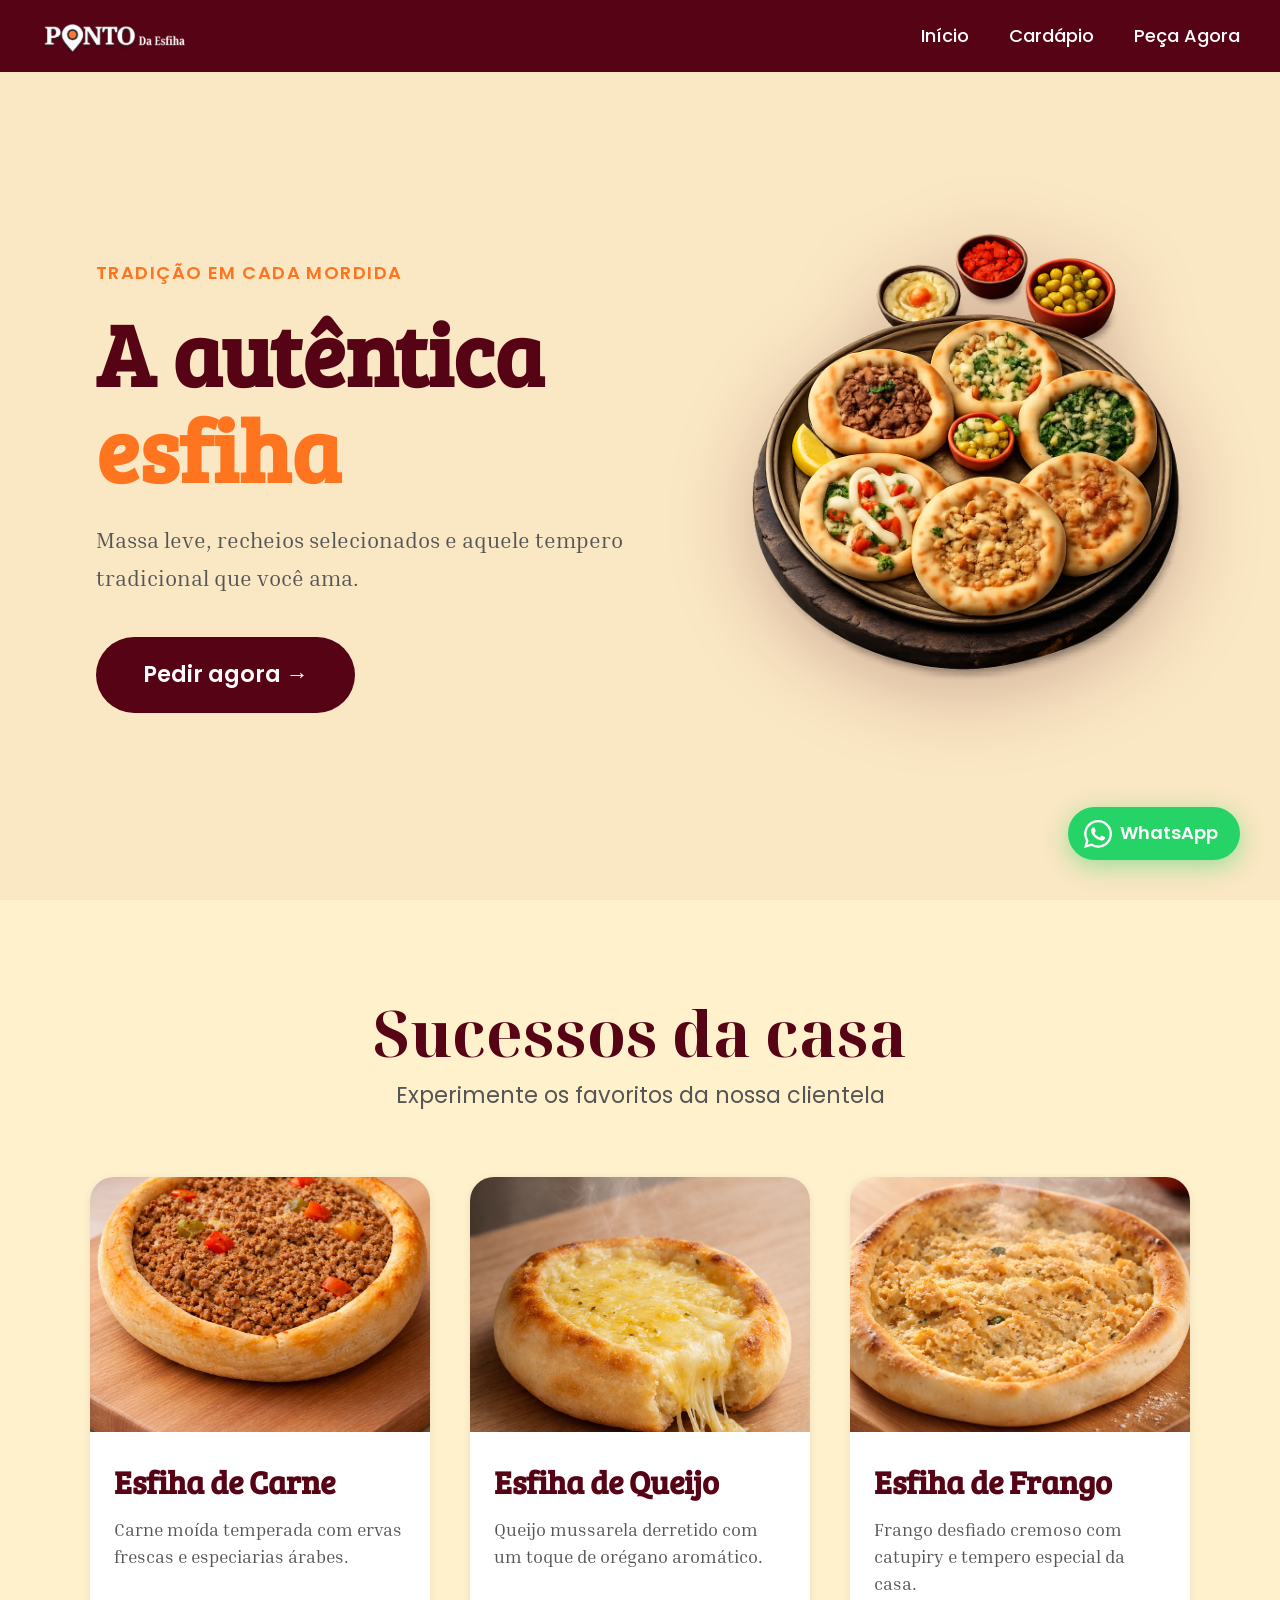
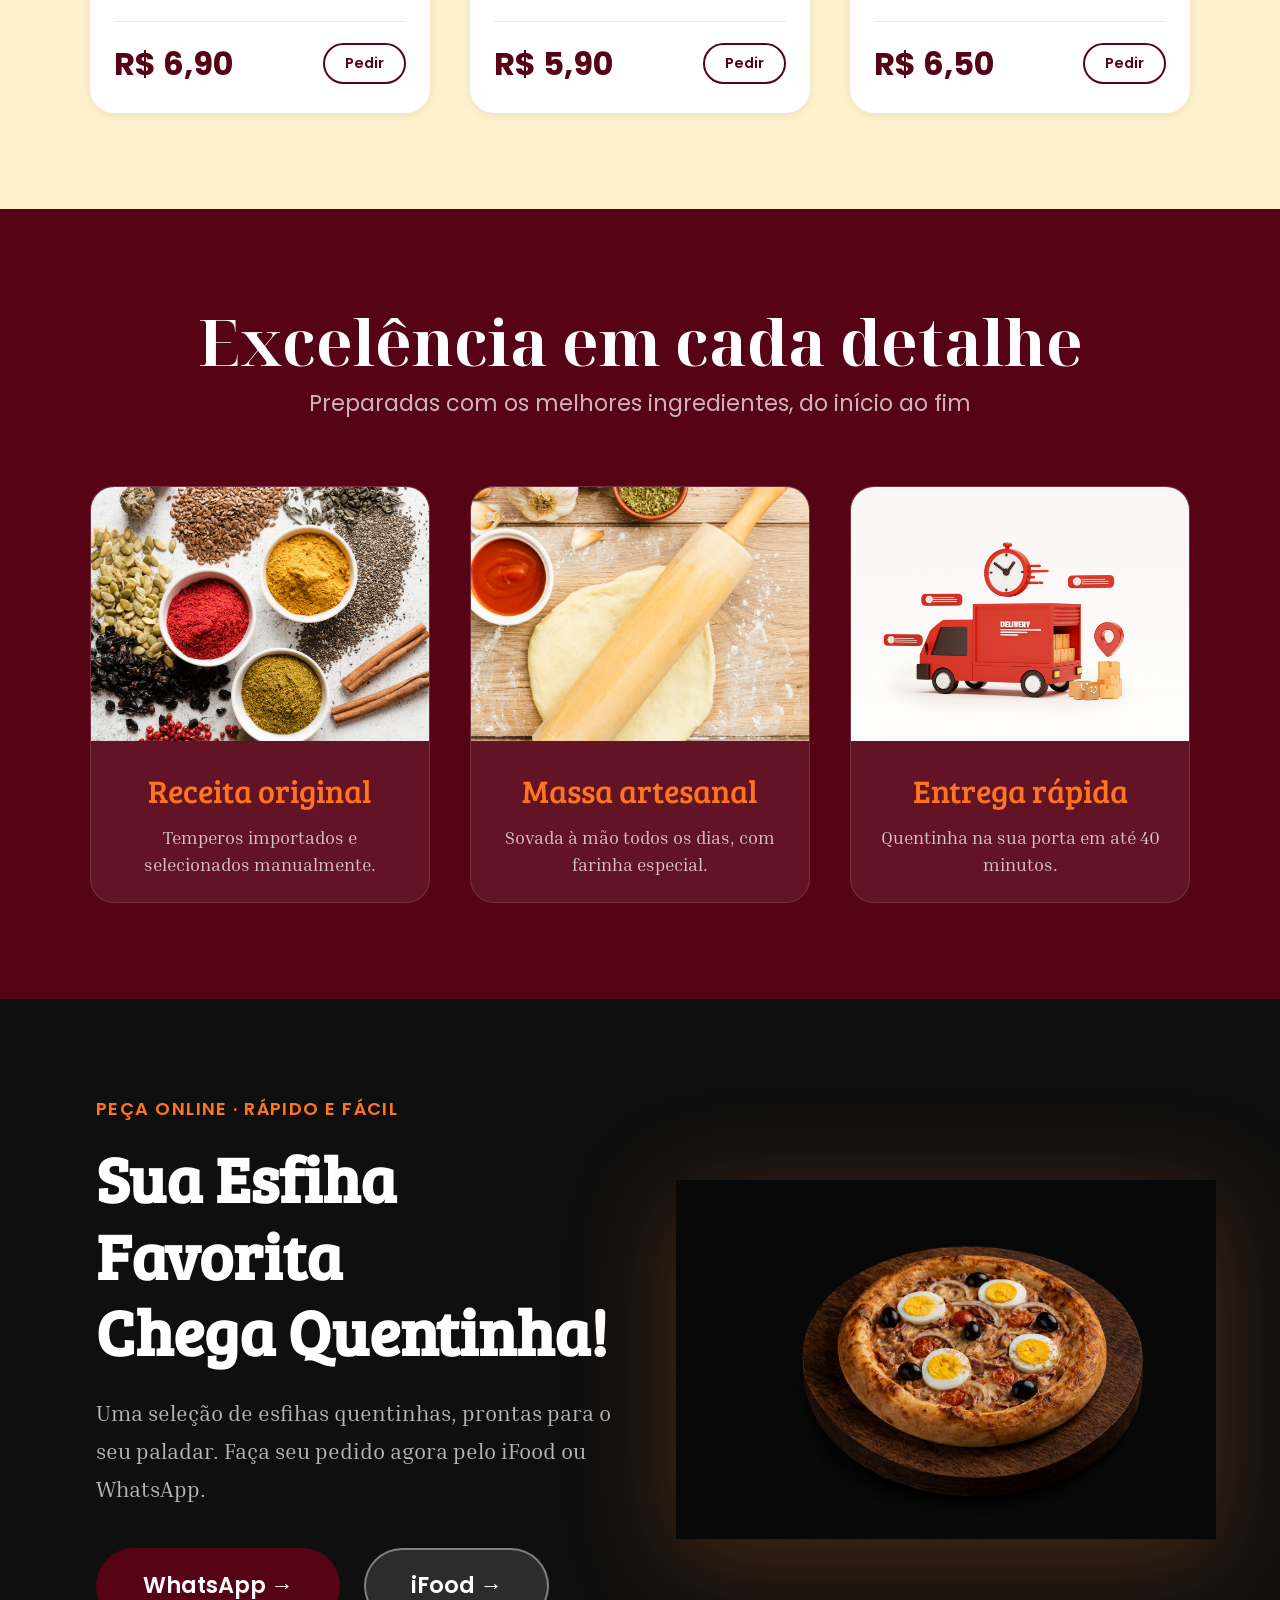
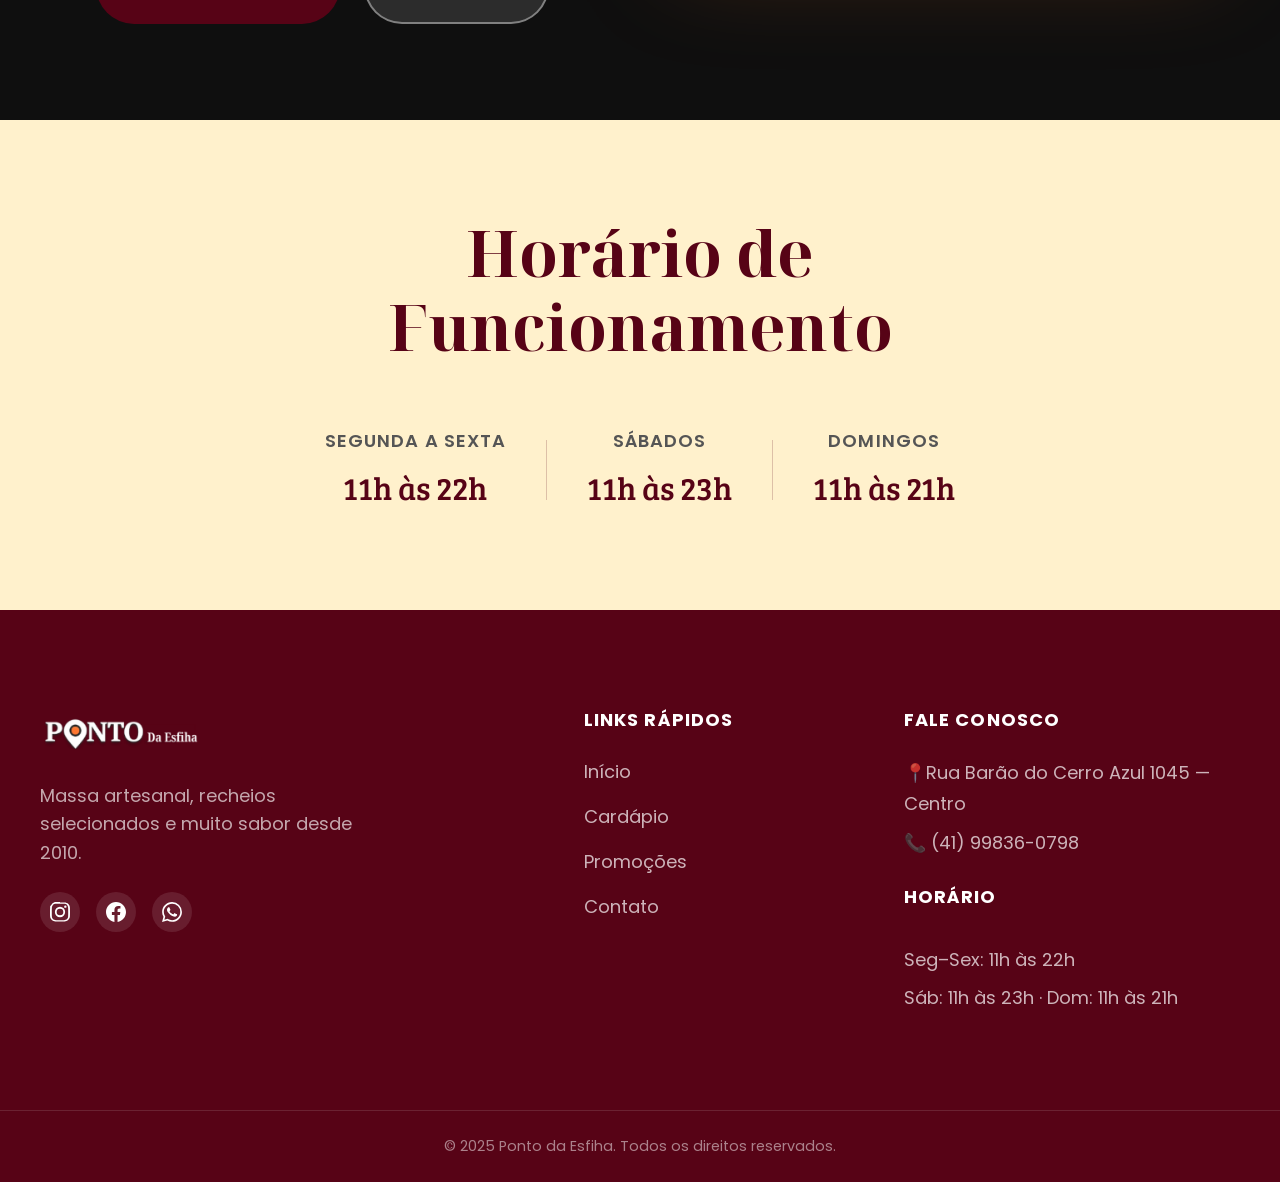
==== commit e8624414: "Add files via upload" ====
--- a/Ponto da esfiha/index.html
+++ b/Ponto da esfiha/index.html
@@ -146,7 +146,7 @@
         <p class="cta-section__desc">Uma seleção de esfihas quentinhas, prontas para o seu paladar. Faça seu pedido agora pelo iFood ou WhatsApp.</p>
         <div class="cta-section__buttons">
           <a href="https://wa.me/SEUNUMERO" target="_blank" rel="noopener" class="btn btn--primary">WhatsApp →</a>
-          <a href="#" target="_blank" rel="noopener" class="btn btn--ghost">iFood →</a>
+          <a href="https://www.ifood.com.br/delivery/piraquara-pr/ponto-da-esfiha-centro" target="_blank" rel="noopener" class="btn btn--ghost">iFood →</a>
         </div>
       </div>
       <div class="cta-section__image" aria-hidden="true">
@@ -214,9 +214,8 @@
       <div class="footer__contact">
         <h3 class="footer__heading">Fale conosco</h3>
         <address>
-          <p>📍 Rua das Esfihas, 123 — Centro</p>
-          <p>📞 <a href="tel:+5500000000000">(00) 00000-0000</a></p>
-          <p>✉️ <a href="mailto:contato@pontodaesfiha.com.br">contato@pontodaesfiha.com.br</a></p>
+          <p>📍Rua Barão do Cerro Azul 1045 — Centro</p>
+          <p>📞 <a href="tel:+5500000000000">(41) 99836-0798</a></p>
         </address>
         <div class="footer__hours">
           <h3 class="footer__heading" style="margin-top: 1.5rem;">Horário</h3>
--- a/Ponto da esfiha/styles.css
+++ b/Ponto da esfiha/styles.css
@@ -508,7 +508,7 @@
 }
 
 .cta-section__image img {
-  width: min(420px, 100%);
+  width: min(1200px, 100%);
   height: auto;
   object-fit: contain;
   filter: drop-shadow(0 20px 50px rgba(255,117,31,.25));
@@ -590,7 +590,6 @@
   height: 52px;
   width: auto;
   object-fit: contain;
-  filter: brightness(0) invert(1);
   margin-bottom: var(--space-md);
 }
 
